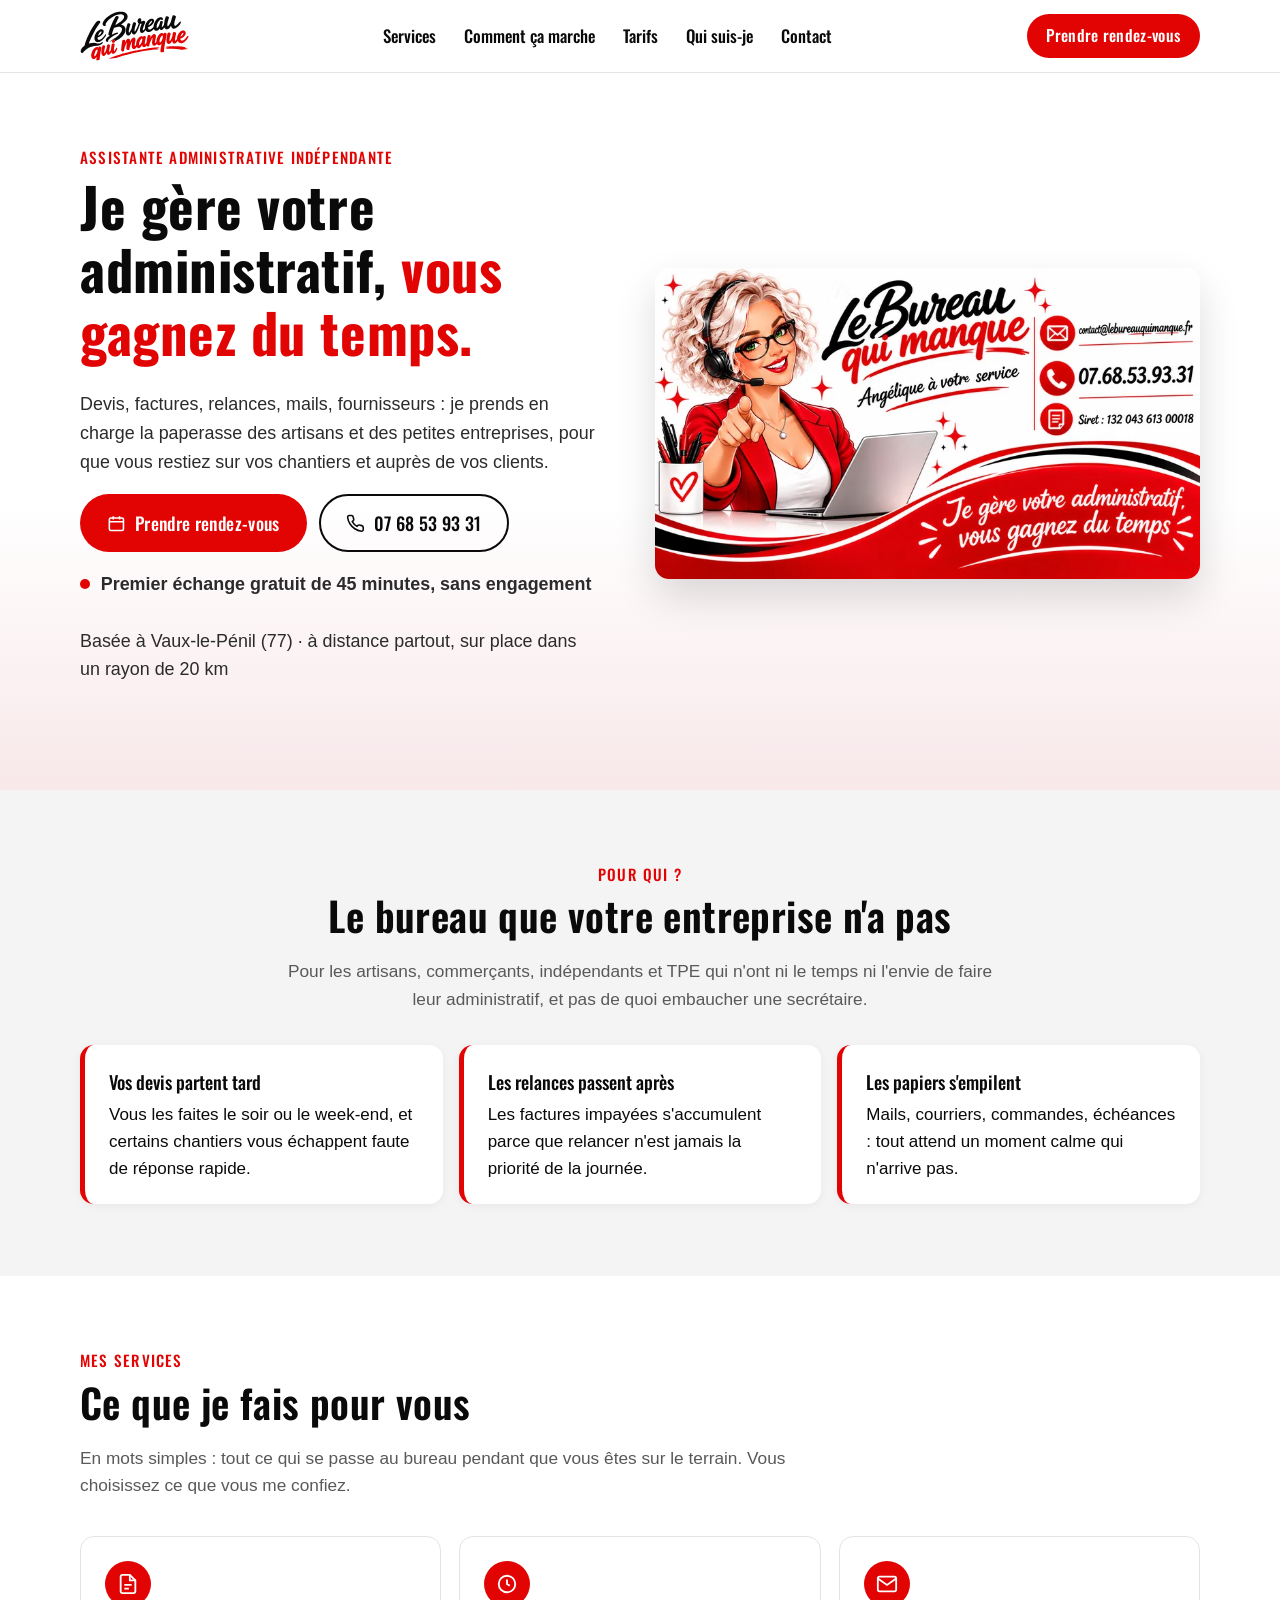
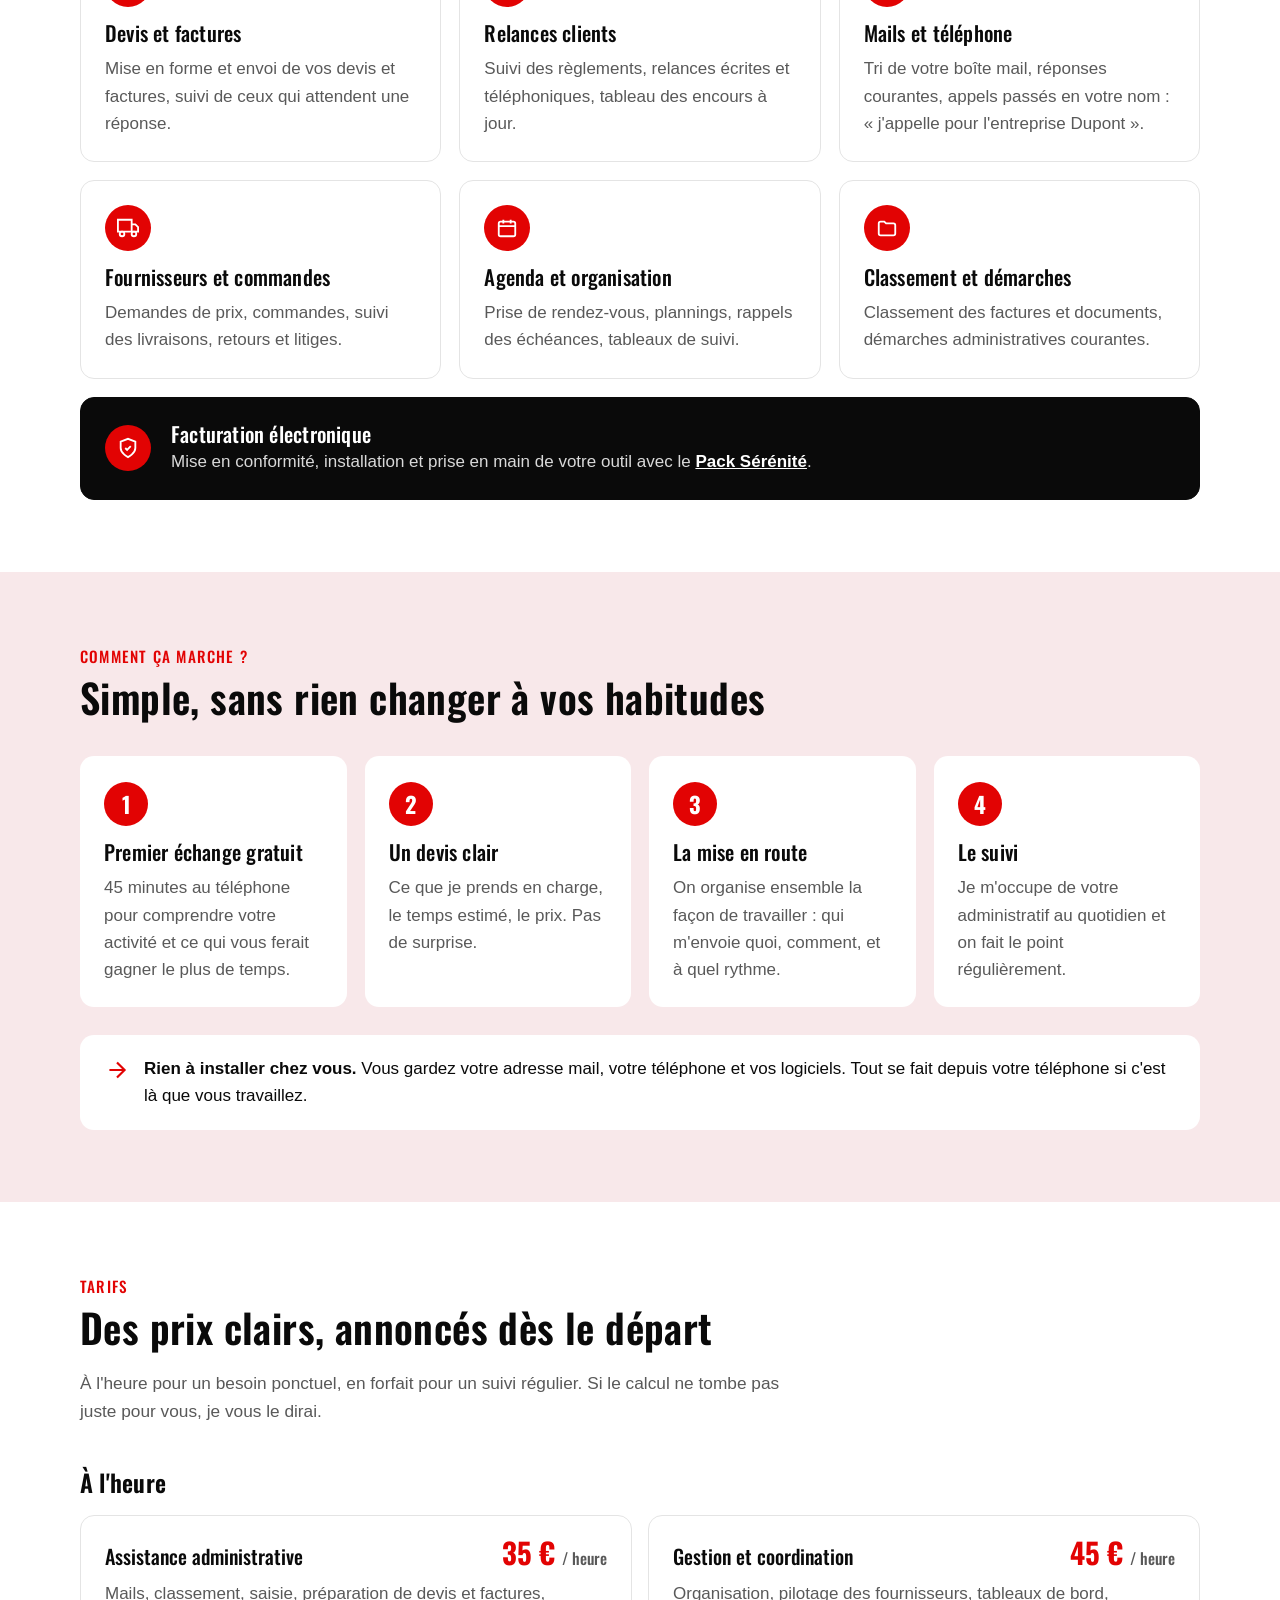
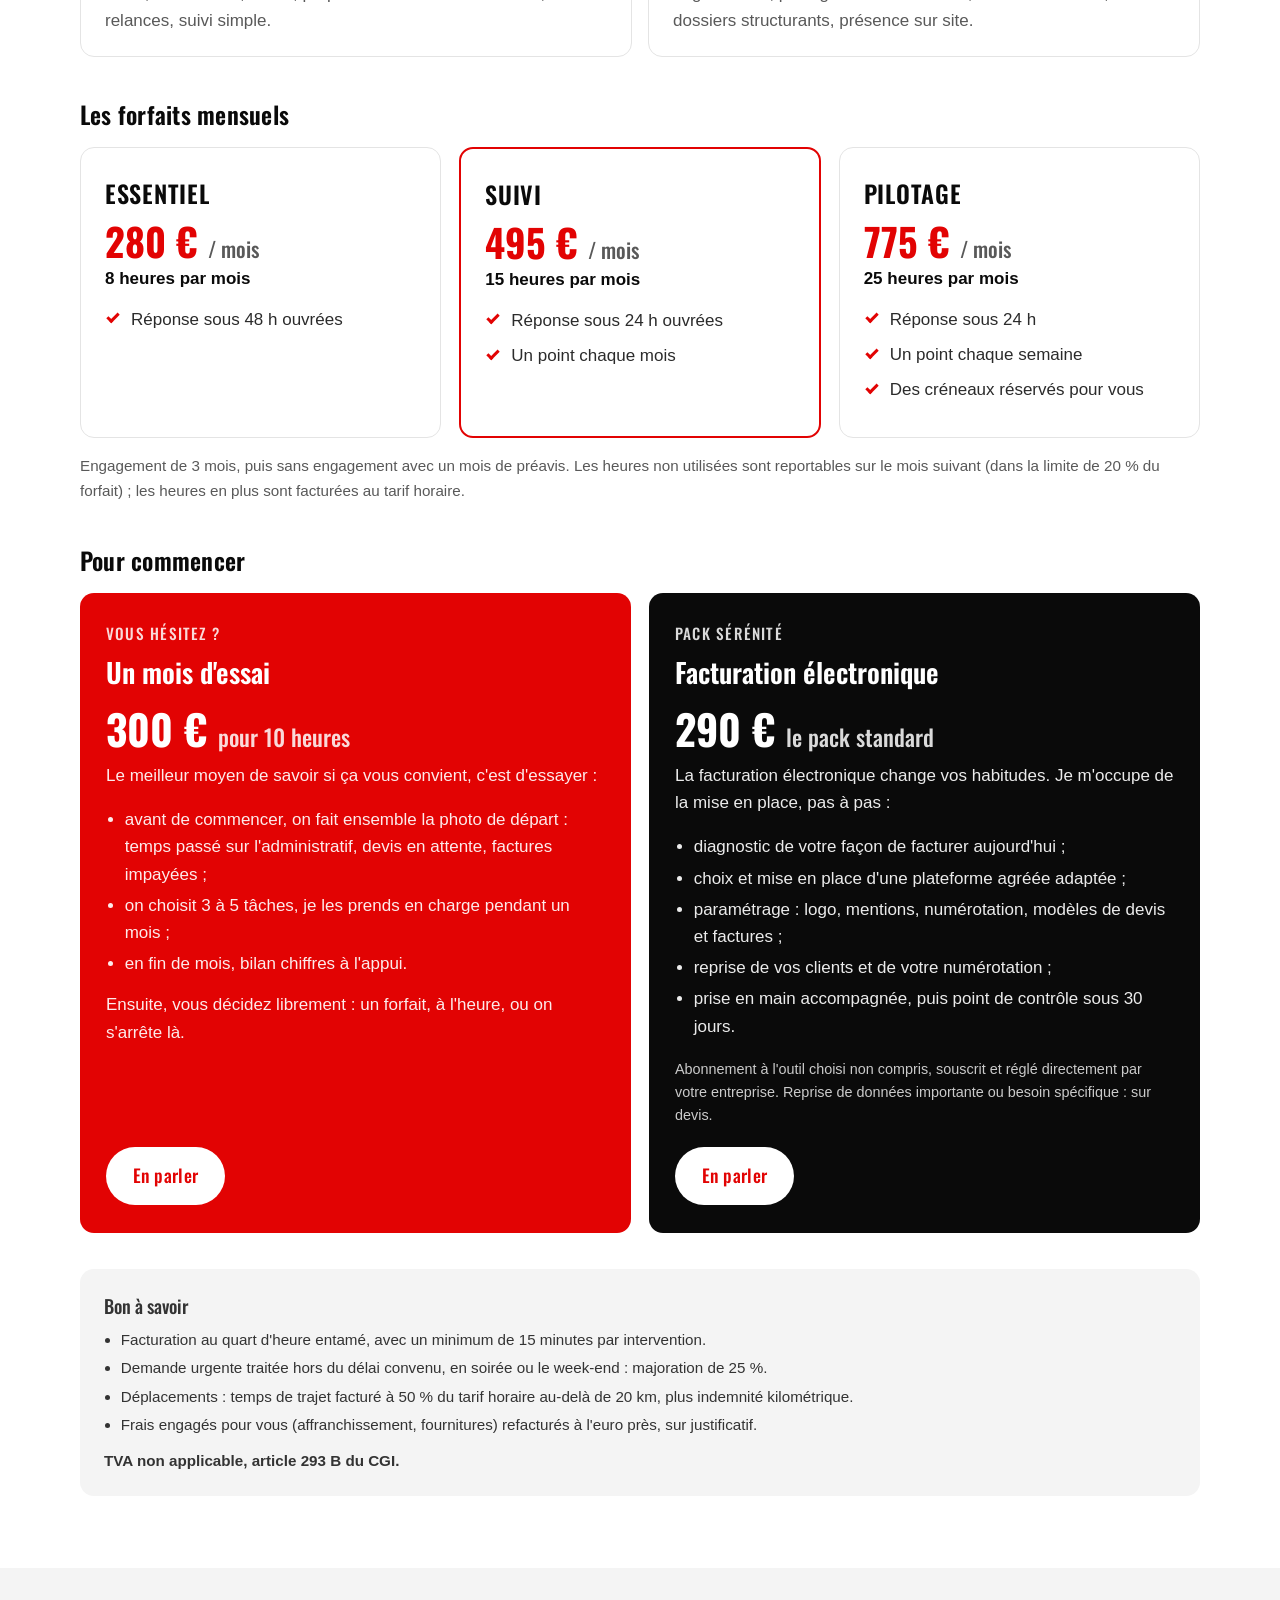
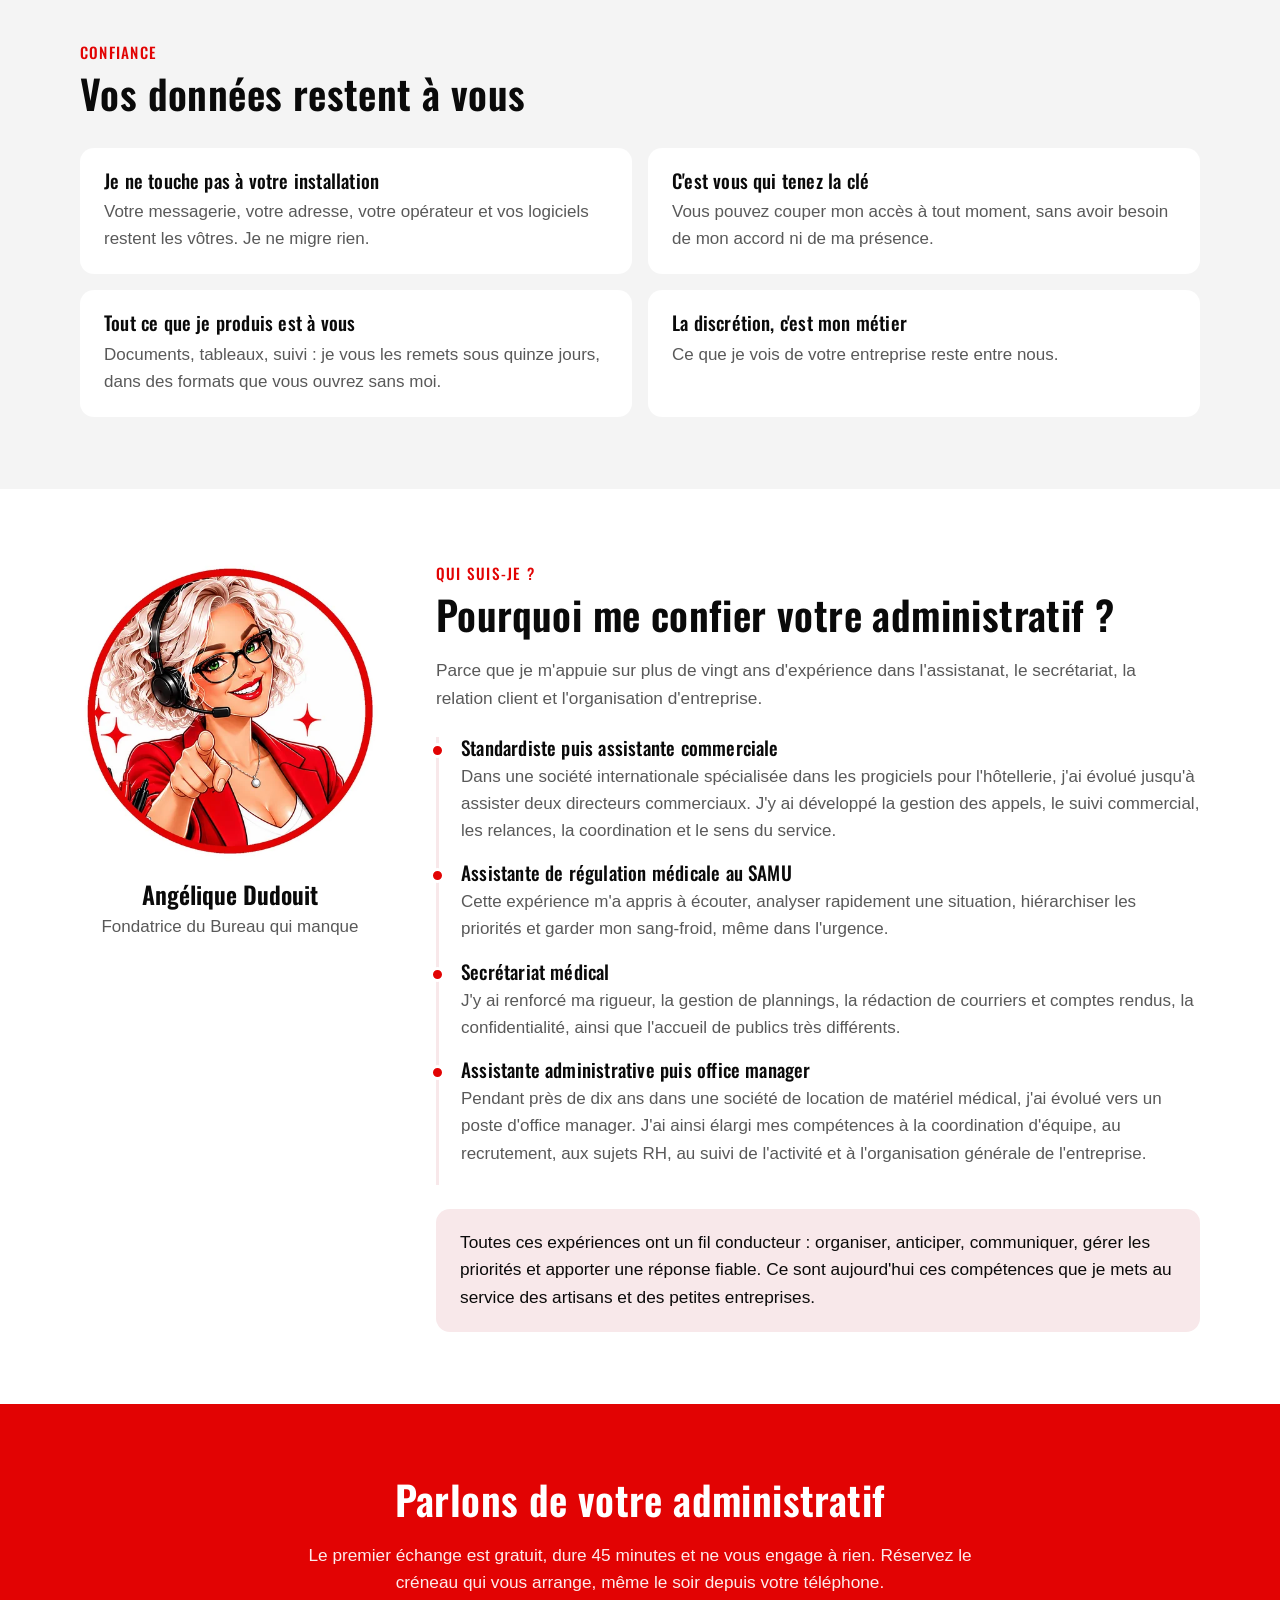
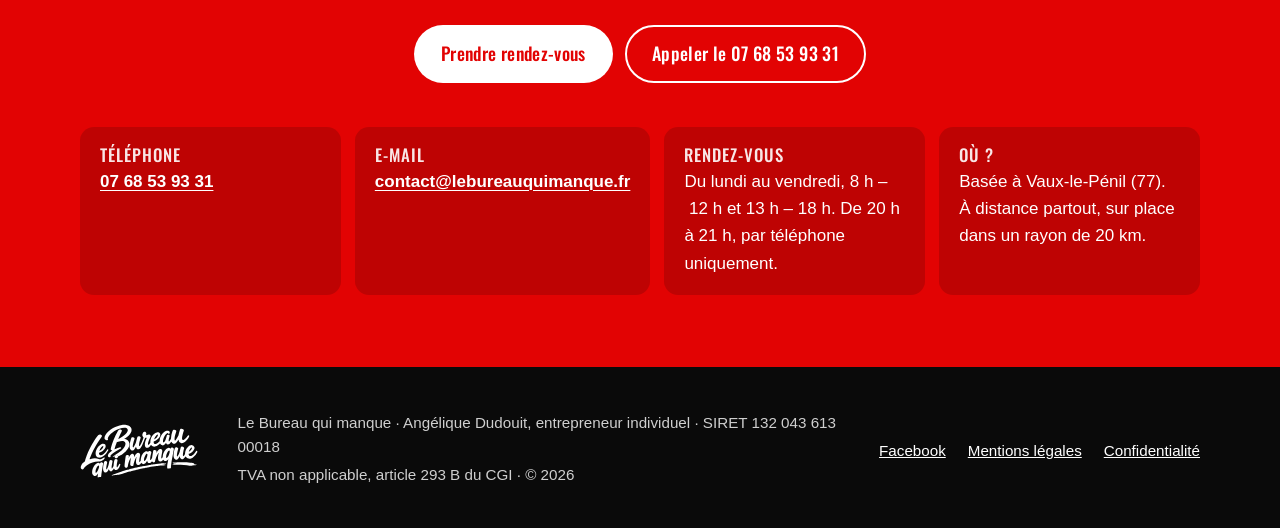
==== index.html @ 018d725f "Add files via upload" ====
<!DOCTYPE html>
<html lang="fr">
<head>
  <meta charset="utf-8">
  <meta name="viewport" content="width=device-width, initial-scale=1">
  <title>Le Bureau qui manque | Assistante administrative pour artisans et TPE, Vaux-le-Pénil (77)</title>
  <meta name="description" content="Devis, factures, relances, mails, fournisseurs : Angélique gère l'administratif des artisans et des petites entreprises, à distance ou sur place autour de Vaux-le-Pénil (77). Premier échange gratuit de 45 minutes.">
  <link rel="canonical" href="https://lebureauquimanque.fr/">
  <meta name="theme-color" content="#E20303">
  <meta name="format-detection" content="telephone=no">

  <meta property="og:type" content="website">
  <meta property="og:locale" content="fr_FR">
  <meta property="og:site_name" content="Le Bureau qui manque">
  <meta property="og:title" content="Le Bureau qui manque | Je gère votre administratif, vous gagnez du temps">
  <meta property="og:description" content="Assistante administrative indépendante pour artisans et petites entreprises, basée à Vaux-le-Pénil (77). Premier échange gratuit de 45 minutes.">
  <meta property="og:url" content="https://lebureauquimanque.fr/">
  <meta property="og:image" content="https://lebureauquimanque.fr/assets/apercu-partage.jpg">
  <meta property="og:image:width" content="1200">
  <meta property="og:image:height" content="630">
  <meta name="twitter:card" content="summary_large_image">

  <link rel="icon" href="favicon.ico" sizes="any">
  <link rel="icon" type="image/png" sizes="32x32" href="assets/favicon-32.png">
  <link rel="apple-touch-icon" href="assets/apple-touch-icon.png">
  <link rel="preload" href="assets/fonts/oswald-600.woff2" as="font" type="font/woff2" crossorigin>
  <link rel="stylesheet" href="assets/style.css">

  <script type="application/ld+json">
  {
    "@context": "https://schema.org",
    "@type": "ProfessionalService",
    "name": "Le Bureau qui manque",
    "description": "Assistante administrative indépendante pour artisans et petites entreprises.",
    "url": "https://lebureauquimanque.fr/",
    "logo": "https://lebureauquimanque.fr/assets/logo.svg",
    "image": "https://lebureauquimanque.fr/assets/apercu-partage.jpg",
    "telephone": "+33768539331",
    "email": "contact@lebureauquimanque.fr",
    "founder": { "@type": "Person", "name": "Angélique Dudouit" },
    "address": { "@type": "PostalAddress", "addressLocality": "Vaux-le-Pénil", "postalCode": "77000", "addressRegion": "Seine-et-Marne", "addressCountry": "FR" },
    "areaServed": { "@type": "AdministrativeArea", "name": "Seine-et-Marne" },
    "sameAs": ["https://www.facebook.com/lebureauquimanque"]
  }
  </script>
</head>
<body>
  <a class="lien-evitement" href="#contenu">Aller au contenu</a>

  <header class="entete">
    <div class="conteneur">
      <a class="entete__logo" href="./" aria-label="Le Bureau qui manque, accueil">
        <img src="assets/logo.svg" alt="Le Bureau qui manque" width="107" height="49">
      </a>
      <nav aria-label="Navigation principale">
        <a href="#services">Services</a>
        <a href="#methode">Comment ça marche</a>
        <a href="#tarifs">Tarifs</a>
        <a href="#apropos">Qui suis-je</a>
        <a href="#contact">Contact</a>
      </nav>
      <a class="bouton bouton--rouge" href="https://bookings.cloud.microsoft/book/Rendezvous@lebureauquimanque.fr/" target="_blank" rel="noopener">Prendre rendez-vous</a>
    </div>
  </header>

  <main id="contenu">

    <!-- ========== Accueil ========== -->
    <section class="accueil">
      <div class="conteneur">
        <div class="accueil__texte">
          <span class="surtitre">Assistante administrative indépendante</span>
          <h1>Je gère votre administratif, <span class="rouge">vous gagnez du temps.</span></h1>
          <p>Devis, factures, relances, mails, fournisseurs : je prends en charge la paperasse des artisans et des petites entreprises, pour que vous restiez sur vos chantiers et auprès de vos clients.</p>
          <div class="boutons">
            <a class="bouton bouton--rouge" href="https://bookings.cloud.microsoft/book/Rendezvous@lebureauquimanque.fr/" target="_blank" rel="noopener">
              <svg viewBox="0 0 24 24" fill="none" stroke="currentColor" stroke-width="2" aria-hidden="true"><rect x="3" y="5" width="18" height="16" rx="2"/><path d="M3 10h18M8 3v4M16 3v4"/></svg>
              Prendre rendez-vous
            </a>
            <a class="bouton bouton--contour" href="tel:+33768539331">
              <svg viewBox="0 0 24 24" fill="none" stroke="currentColor" stroke-width="2" aria-hidden="true"><path d="M22 16.9v3a2 2 0 0 1-2.2 2 19.8 19.8 0 0 1-8.6-3.1 19.5 19.5 0 0 1-6-6A19.8 19.8 0 0 1 2.1 4.2 2 2 0 0 1 4.1 2h3a2 2 0 0 1 2 1.7c.1.9.4 1.8.7 2.7a2 2 0 0 1-.5 2.1L8 9.8a16 16 0 0 0 6 6l1.3-1.3a2 2 0 0 1 2.1-.4c.9.3 1.8.6 2.7.7a2 2 0 0 1 1.7 2z"/></svg>
              07 68 53 93 31
            </a>
          </div>
          <p class="accueil__offert">Premier échange gratuit de 45 minutes, sans engagement</p>
          <p class="accueil__lieu">Basée à Vaux-le-Pénil (77) · à distance partout, sur place dans un rayon de 20 km</p>
        </div>
        <div class="accueil__visuel">
          <picture>
            <source type="image/webp" srcset="assets/banniere-800.webp 800w, assets/banniere-1400.webp 1400w" sizes="(min-width: 900px) 560px, 100vw">
            <img src="assets/banniere-1400.jpg" srcset="assets/banniere-800.jpg 800w, assets/banniere-1400.jpg 1400w" sizes="(min-width: 900px) 560px, 100vw" width="1400" height="800" alt="Illustration d'Angélique, casque sur les oreilles, devant son ordinateur : Le Bureau qui manque, Angélique à votre service.">
          </picture>
        </div>
      </div>
    </section>

    <!-- ========== Pour qui ========== -->
    <section class="section section--gris" aria-labelledby="titre-pourqui">
      <div class="conteneur centre">
        <span class="surtitre">Pour qui ?</span>
        <h2 id="titre-pourqui">Le bureau que votre entreprise n'a pas</h2>
        <p class="intro">Pour les artisans, commerçants, indépendants et TPE qui n'ont ni le temps ni l'envie de faire leur administratif, et pas de quoi embaucher une secrétaire.</p>
        <div class="douleurs" style="text-align:left">
          <div class="douleur"><p><strong>Vos devis partent tard</strong>Vous les faites le soir ou le week-end, et certains chantiers vous échappent faute de réponse rapide.</p></div>
          <div class="douleur"><p><strong>Les relances passent après</strong>Les factures impayées s'accumulent parce que relancer n'est jamais la priorité de la journée.</p></div>
          <div class="douleur"><p><strong>Les papiers s'empilent</strong>Mails, courriers, commandes, échéances : tout attend un moment calme qui n'arrive pas.</p></div>
        </div>
      </div>
    </section>

    <!-- ========== Services ========== -->
    <section class="section" id="services" aria-labelledby="titre-services">
      <div class="conteneur">
        <span class="surtitre">Mes services</span>
        <h2 id="titre-services">Ce que je fais pour vous</h2>
        <p class="intro">En mots simples : tout ce qui se passe au bureau pendant que vous êtes sur le terrain. Vous choisissez ce que vous me confiez.</p>
        <div class="services">
          <article class="service">
            <div class="service__icone"><svg viewBox="0 0 24 24" fill="none" stroke="currentColor" stroke-width="2" aria-hidden="true"><path d="M14 2H6a2 2 0 0 0-2 2v16a2 2 0 0 0 2 2h12a2 2 0 0 0 2-2V8z"/><path d="M14 2v6h6M8 13h8M8 17h5"/></svg></div>
            <h3>Devis et factures</h3>
            <p>Mise en forme et envoi de vos devis et factures, suivi de ceux qui attendent une réponse.</p>
          </article>
          <article class="service">
            <div class="service__icone"><svg viewBox="0 0 24 24" fill="none" stroke="currentColor" stroke-width="2" aria-hidden="true"><circle cx="12" cy="12" r="9"/><path d="M12 7v5l3 2"/></svg></div>
            <h3>Relances clients</h3>
            <p>Suivi des règlements, relances écrites et téléphoniques, tableau des encours à jour.</p>
          </article>
          <article class="service">
            <div class="service__icone"><svg viewBox="0 0 24 24" fill="none" stroke="currentColor" stroke-width="2" aria-hidden="true"><rect x="2" y="4" width="20" height="16" rx="2"/><path d="m22 6-10 7L2 6"/></svg></div>
            <h3>Mails et téléphone</h3>
            <p>Tri de votre boîte mail, réponses courantes, appels passés en votre nom : « j'appelle pour l'entreprise Dupont ».</p>
          </article>
          <article class="service">
            <div class="service__icone"><svg viewBox="0 0 24 24" fill="none" stroke="currentColor" stroke-width="2" aria-hidden="true"><path d="M1 3h15v13H1zM16 8h4l3 3v5h-7z"/><circle cx="5.5" cy="18.5" r="2.5"/><circle cx="18.5" cy="18.5" r="2.5"/></svg></div>
            <h3>Fournisseurs et commandes</h3>
            <p>Demandes de prix, commandes, suivi des livraisons, retours et litiges.</p>
          </article>
          <article class="service">
            <div class="service__icone"><svg viewBox="0 0 24 24" fill="none" stroke="currentColor" stroke-width="2" aria-hidden="true"><rect x="3" y="5" width="18" height="16" rx="2"/><path d="M3 10h18M8 3v4M16 3v4"/></svg></div>
            <h3>Agenda et organisation</h3>
            <p>Prise de rendez-vous, plannings, rappels des échéances, tableaux de suivi.</p>
          </article>
          <article class="service">
            <div class="service__icone"><svg viewBox="0 0 24 24" fill="none" stroke="currentColor" stroke-width="2" aria-hidden="true"><path d="M3 7a2 2 0 0 1 2-2h4l2 2h8a2 2 0 0 1 2 2v9a2 2 0 0 1-2 2H5a2 2 0 0 1-2-2z"/></svg></div>
            <h3>Classement et démarches</h3>
            <p>Classement des factures et documents, démarches administratives courantes.</p>
          </article>
          <article class="service service--accent">
            <div class="service__icone"><svg viewBox="0 0 24 24" fill="none" stroke="currentColor" stroke-width="2" aria-hidden="true"><path d="M12 22s8-4 8-10V5l-8-3-8 3v7c0 6 8 10 8 10z"/><path d="m9 12 2 2 4-4"/></svg></div>
            <h3>Facturation électronique</h3>
            <p>Mise en conformité, installation et prise en main de votre outil avec le <a href="#pack">Pack Sérénité</a>.</p>
          </article>
        </div>
      </div>
    </section>

    <!-- ========== Méthode ========== -->
    <section class="section section--rose" id="methode" aria-labelledby="titre-methode">
      <div class="conteneur">
        <span class="surtitre">Comment ça marche ?</span>
        <h2 id="titre-methode">Simple, sans rien changer à vos habitudes</h2>
        <ol class="etapes">
          <li class="etape"><h3>Premier échange gratuit</h3><p>45 minutes au téléphone pour comprendre votre activité et ce qui vous ferait gagner le plus de temps.</p></li>
          <li class="etape"><h3>Un devis clair</h3><p>Ce que je prends en charge, le temps estimé, le prix. Pas de surprise.</p></li>
          <li class="etape"><h3>La mise en route</h3><p>On organise ensemble la façon de travailler : qui m'envoie quoi, comment, et à quel rythme.</p></li>
          <li class="etape"><h3>Le suivi</h3><p>Je m'occupe de votre administratif au quotidien et on fait le point régulièrement.</p></li>
        </ol>
        <div class="encadre">
          <svg viewBox="0 0 24 24" fill="none" stroke="currentColor" stroke-width="2" aria-hidden="true"><path d="M5 12h14M12 5l7 7-7 7"/></svg>
          <p><strong>Rien à installer chez vous.</strong> Vous gardez votre adresse mail, votre téléphone et vos logiciels. Tout se fait depuis votre téléphone si c'est là que vous travaillez.</p>
        </div>
      </div>
    </section>

    <!-- ========== Tarifs ========== -->
    <section class="section" id="tarifs" aria-labelledby="titre-tarifs">
      <div class="conteneur">
        <span class="surtitre">Tarifs</span>
        <h2 id="titre-tarifs">Des prix clairs, annoncés dès le départ</h2>
        <p class="intro">À l'heure pour un besoin ponctuel, en forfait pour un suivi régulier. Si le calcul ne tombe pas juste pour vous, je vous le dirai.</p>

        <div class="tarifs-bloc">
          <h3>À l'heure</h3>
          <div class="taux">
            <div class="taux__carte">
              <header><h4>Assistance administrative</h4><span class="prix">35 € <small>/ heure</small></span></header>
              <p>Mails, classement, saisie, préparation de devis et factures, relances, suivi simple.</p>
            </div>
            <div class="taux__carte">
              <header><h4>Gestion et coordination</h4><span class="prix">45 € <small>/ heure</small></span></header>
              <p>Organisation, pilotage des fournisseurs, tableaux de bord, dossiers structurants, présence sur site.</p>
            </div>
          </div>
        </div>

        <div class="tarifs-bloc">
          <h3>Les forfaits mensuels</h3>
          <div class="forfaits">
            <article class="forfait">
              <h4>Essentiel</h4>
              <span class="prix">280 € <small>/ mois</small></span>
              <p class="forfait__volume">8 heures par mois</p>
              <ul><li>Réponse sous 48 h ouvrées</li></ul>
            </article>
            <article class="forfait forfait--milieu">
              <h4>Suivi</h4>
              <span class="prix">495 € <small>/ mois</small></span>
              <p class="forfait__volume">15 heures par mois</p>
              <ul><li>Réponse sous 24 h ouvrées</li><li>Un point chaque mois</li></ul>
            </article>
            <article class="forfait">
              <h4>Pilotage</h4>
              <span class="prix">775 € <small>/ mois</small></span>
              <p class="forfait__volume">25 heures par mois</p>
              <ul><li>Réponse sous 24 h</li><li>Un point chaque semaine</li><li>Des créneaux réservés pour vous</li></ul>
            </article>
          </div>
          <p class="forfaits__regles">Engagement de 3 mois, puis sans engagement avec un mois de préavis. Les heures non utilisées sont reportables sur le mois suivant (dans la limite de 20 % du forfait) ; les heures en plus sont facturées au tarif horaire.</p>
        </div>

        <div class="tarifs-bloc">
          <h3>Pour commencer</h3>
          <div class="offres">
            <article class="offre offre--essai">
              <span class="surtitre">Vous hésitez ?</span>
              <h4>Un mois d'essai</h4>
              <span class="prix">300 € <small>pour 10 heures</small></span>
              <div class="offre__contenu">
                <p>Le meilleur moyen de savoir si ça vous convient, c'est d'essayer :</p>
                <ul>
                  <li>avant de commencer, on fait ensemble la photo de départ : temps passé sur l'administratif, devis en attente, factures impayées ;</li>
                  <li>on choisit 3 à 5 tâches, je les prends en charge pendant un mois ;</li>
                  <li>en fin de mois, bilan chiffres à l'appui.</li>
                </ul>
                <p>Ensuite, vous décidez librement : un forfait, à l'heure, ou on s'arrête là.</p>
              </div>
              <a class="bouton bouton--blanc" href="https://bookings.cloud.microsoft/book/Rendezvous@lebureauquimanque.fr/" target="_blank" rel="noopener">En parler</a>
            </article>
            <article class="offre offre--pack" id="pack">
              <span class="surtitre">Pack Sérénité</span>
              <h4>Facturation électronique</h4>
              <span class="prix">290 € <small>le pack standard</small></span>
              <p>La facturation électronique change vos habitudes. Je m'occupe de la mise en place, pas à pas :</p>
              <ul>
                <li>diagnostic de votre façon de facturer aujourd'hui ;</li>
                <li>choix et mise en place d'une plateforme agréée adaptée ;</li>
                <li>paramétrage : logo, mentions, numérotation, modèles de devis et factures ;</li>
                <li>reprise de vos clients et de votre numérotation ;</li>
                <li>prise en main accompagnée, puis point de contrôle sous 30 jours.</li>
              </ul>
              <p class="offre__note offre__contenu">Abonnement à l'outil choisi non compris, souscrit et réglé directement par votre entreprise. Reprise de données importante ou besoin spécifique : sur devis.</p>
              <a class="bouton bouton--blanc" href="https://bookings.cloud.microsoft/book/Rendezvous@lebureauquimanque.fr/" target="_blank" rel="noopener">En parler</a>
            </article>
          </div>
        </div>

        <div class="conditions">
          <h4>Bon à savoir</h4>
          <ul>
            <li>Facturation au quart d'heure entamé, avec un minimum de 15 minutes par intervention.</li>
            <li>Demande urgente traitée hors du délai convenu, en soirée ou le week-end : majoration de 25 %.</li>
            <li>Déplacements : temps de trajet facturé à 50 % du tarif horaire au-delà de 20 km, plus indemnité kilométrique.</li>
            <li>Frais engagés pour vous (affranchissement, fournitures) refacturés à l'euro près, sur justificatif.</li>
          </ul>
          <p class="tva">TVA non applicable, article 293 B du CGI.</p>
        </div>
      </div>
    </section>

    <!-- ========== Vos données ========== -->
    <section class="section section--gris" aria-labelledby="titre-donnees">
      <div class="conteneur">
        <span class="surtitre">Confiance</span>
        <h2 id="titre-donnees">Vos données restent à vous</h2>
        <div class="engagements">
          <div class="engagement"><h3>Je ne touche pas à votre installation</h3><p>Votre messagerie, votre adresse, votre opérateur et vos logiciels restent les vôtres. Je ne migre rien.</p></div>
          <div class="engagement"><h3>C'est vous qui tenez la clé</h3><p>Vous pouvez couper mon accès à tout moment, sans avoir besoin de mon accord ni de ma présence.</p></div>
          <div class="engagement"><h3>Tout ce que je produis est à vous</h3><p>Documents, tableaux, suivi : je vous les remets sous quinze jours, dans des formats que vous ouvrez sans moi.</p></div>
          <div class="engagement"><h3>La discrétion, c'est mon métier</h3><p>Ce que je vois de votre entreprise reste entre nous.</p></div>
        </div>
      </div>
    </section>

    <!-- ========== À propos ========== -->
    <section class="section" id="apropos" aria-labelledby="titre-apropos">
      <div class="conteneur apropos">
        <div class="apropos__portrait">
          <picture>
            <source type="image/webp" srcset="assets/angelique.webp">
            <img src="assets/angelique.jpg" width="480" height="480" alt="Illustration d'Angélique avec son casque téléphonique">
          </picture>
          <p class="apropos__nom">Angélique Dudouit</p>
          <p class="apropos__role">Fondatrice du Bureau qui manque</p>
        </div>
        <div>
          <span class="surtitre">Qui suis-je ?</span>
          <h2 id="titre-apropos">Pourquoi me confier votre administratif ?</h2>
          <p class="intro">Parce que je m'appuie sur plus de vingt ans d'expérience dans l'assistanat, le secrétariat, la relation client et l'organisation d'entreprise.</p>
          <ol class="parcours">
            <li><h3>Standardiste puis assistante commerciale</h3><p>Dans une société internationale spécialisée dans les progiciels pour l'hôtellerie, j'ai évolué jusqu'à assister deux directeurs commerciaux. J'y ai développé la gestion des appels, le suivi commercial, les relances, la coordination et le sens du service.</p></li>
            <li><h3>Assistante de régulation médicale au SAMU</h3><p>Cette expérience m'a appris à écouter, analyser rapidement une situation, hiérarchiser les priorités et garder mon sang-froid, même dans l'urgence.</p></li>
            <li><h3>Secrétariat médical</h3><p>J'y ai renforcé ma rigueur, la gestion de plannings, la rédaction de courriers et comptes rendus, la confidentialité, ainsi que l'accueil de publics très différents.</p></li>
            <li><h3>Assistante administrative puis office manager</h3><p>Pendant près de dix ans dans une société de location de matériel médical, j'ai évolué vers un poste d'office manager. J'ai ainsi élargi mes compétences à la coordination d'équipe, au recrutement, aux sujets RH, au suivi de l'activité et à l'organisation générale de l'entreprise.</p></li>
          </ol>
          <div class="fil-conducteur">
            <p>Toutes ces expériences ont un fil conducteur : organiser, anticiper, communiquer, gérer les priorités et apporter une réponse fiable. Ce sont aujourd'hui ces compétences que je mets au service des artisans et des petites entreprises.</p>
          </div>
        </div>
      </div>
    </section>

    <!-- ========== Contact ========== -->
    <section class="section contact" id="contact" aria-labelledby="titre-contact">
      <div class="conteneur centre">
        <h2 id="titre-contact">Parlons de votre administratif</h2>
        <p class="intro">Le premier échange est gratuit, dure 45 minutes et ne vous engage à rien. Réservez le créneau qui vous arrange, même le soir depuis votre téléphone.</p>
        <div class="boutons">
          <a class="bouton bouton--blanc" href="https://bookings.cloud.microsoft/book/Rendezvous@lebureauquimanque.fr/" target="_blank" rel="noopener">Prendre rendez-vous</a>
          <a class="bouton bouton--contour-blanc" href="tel:+33768539331">Appeler le 07 68 53 93 31</a>
        </div>
        <div class="coordonnees" style="text-align:left">
          <div class="coordonnee"><h3>Téléphone</h3><p><a href="tel:+33768539331">07 68 53 93 31</a></p></div>
          <div class="coordonnee"><h3>E-mail</h3><p><a href="mailto:contact@lebureauquimanque.fr">contact@lebureauquimanque.fr</a></p></div>
          <div class="coordonnee"><h3>Rendez-vous</h3><p>Du lundi au vendredi, 8&nbsp;h&nbsp;–&nbsp;12&nbsp;h et 13&nbsp;h&nbsp;–&nbsp;18&nbsp;h. De 20&nbsp;h à 21&nbsp;h, par téléphone uniquement.</p></div>
          <div class="coordonnee"><h3>Où ?</h3><p>Basée à Vaux-le-Pénil (77). À distance partout, sur place dans un rayon de 20 km.</p></div>
        </div>
      </div>
    </section>
  </main>

  <footer class="pied">
    <div class="conteneur">
      <img src="assets/logo-blanc.svg" alt="Le Bureau qui manque" width="118" height="54">
      <div>
        <p>Le Bureau qui manque · Angélique Dudouit, entrepreneur individuel · SIRET 132 043 613 00018</p>
        <p>TVA non applicable, article 293 B du CGI · © 2026</p>
      </div>
      <div class="pied__liens">
        <a href="https://www.facebook.com/lebureauquimanque" target="_blank" rel="noopener">Facebook</a>
        <a href="mentions-legales.html">Mentions légales</a>
        <a href="mentions-legales.html#confidentialite">Confidentialité</a>
      </div>
    </div>
  </footer>

  <div class="flottant">
    <a class="noir" href="tel:+33768539331" aria-label="Appeler le 07 68 53 93 31">
      <svg viewBox="0 0 24 24" fill="none" stroke="currentColor" stroke-width="2" aria-hidden="true"><path d="M22 16.9v3a2 2 0 0 1-2.2 2 19.8 19.8 0 0 1-8.6-3.1 19.5 19.5 0 0 1-6-6A19.8 19.8 0 0 1 2.1 4.2 2 2 0 0 1 4.1 2h3a2 2 0 0 1 2 1.7c.1.9.4 1.8.7 2.7a2 2 0 0 1-.5 2.1L8 9.8a16 16 0 0 0 6 6l1.3-1.3a2 2 0 0 1 2.1-.4c.9.3 1.8.6 2.7.7a2 2 0 0 1 1.7 2z"/></svg>
    </a>
  </div>
</body>
</html>
---- assets/style.css ----
/* Le Bureau qui manque — feuille de style unique
   Couleurs de la charte : rouge #E20303, noir #0A0A0A, gris #595959,
   gris clair #F4F4F4, rose très clair #F8E8EA, blanc. */

@font-face { font-family: "Oswald"; font-weight: 500; font-display: swap; src: url("fonts/oswald-500.woff2") format("woff2"); }
@font-face { font-family: "Oswald"; font-weight: 600; font-display: swap; src: url("fonts/oswald-600.woff2") format("woff2"); }
@font-face { font-family: "Oswald"; font-weight: 700; font-display: swap; src: url("fonts/oswald-700.woff2") format("woff2"); }

:root {
  --rouge: #E20303;
  --rouge-fonce: #B80202;
  --noir: #0A0A0A;
  --gris: #595959;
  --gris-clair: #F4F4F4;
  --rose: #F8E8EA;
  --blanc: #FFFFFF;
  --bord: #E4E4E4;
  --titre: "Oswald", "Arial Narrow", Arial, sans-serif;
  --texte: Arial, "Helvetica Neue", Helvetica, sans-serif;
  --largeur: 1120px;
  --rayon: 14px;
}

*, *::before, *::after { box-sizing: border-box; }
html { scroll-behavior: smooth; scroll-padding-top: 84px; }
@media (prefers-reduced-motion: reduce) { html { scroll-behavior: auto; } }

body {
  margin: 0;
  font-family: var(--texte);
  font-size: 17px;
  line-height: 1.6;
  color: var(--noir);
  background: var(--blanc);
  -webkit-text-size-adjust: 100%;
}

img { max-width: 100%; height: auto; display: block; }
a { color: var(--rouge); }
a:hover { color: var(--rouge-fonce); }
:focus-visible { outline: 3px solid var(--noir); outline-offset: 3px; }

h1, h2, h3 { font-family: var(--titre); font-weight: 600; line-height: 1.15; margin: 0 0 .5em; letter-spacing: .01em; }
h1 { font-size: clamp(2.1rem, 5.2vw, 3.4rem); font-weight: 700; }
h2 { font-size: clamp(1.75rem, 3.6vw, 2.5rem); }
h3 { font-size: 1.3rem; font-weight: 500; }
p { margin: 0 0 1em; }

.conteneur { width: min(100% - 40px, var(--largeur)); margin-inline: auto; }
.section { padding: 72px 0; }
.section--gris { background: var(--gris-clair); }
.section--rose { background: var(--rose); }
.surtitre {
  font-family: var(--titre); font-weight: 500; text-transform: uppercase; letter-spacing: .08em;
  color: var(--rouge); font-size: .95rem; margin-bottom: .4em; display: block;
}
.intro { color: var(--gris); font-size: 1.08rem; max-width: 720px; }
.centre { text-align: center; }
.centre .intro { margin-inline: auto; }

.lien-evitement { position: absolute; left: -9999px; }
.lien-evitement:focus { left: 12px; top: 12px; background: var(--blanc); padding: 8px 14px; z-index: 100; }

/* ---------- Boutons ---------- */
.bouton {
  display: inline-flex; align-items: center; justify-content: center; gap: .5em;
  font-family: var(--titre); font-weight: 500; font-size: 1.12rem; letter-spacing: .02em;
  padding: .7em 1.4em; border-radius: 999px; text-decoration: none; border: 2px solid transparent;
  transition: background-color .15s, color .15s, border-color .15s;
  min-height: 48px;
}
.bouton--rouge { background: var(--rouge); color: var(--blanc); }
.bouton--rouge:hover { background: var(--rouge-fonce); color: var(--blanc); }
.bouton--contour { border-color: var(--noir); color: var(--noir); background: transparent; }
.bouton--contour:hover { background: var(--noir); color: var(--blanc); }
.bouton--blanc { background: var(--blanc); color: var(--rouge); }
.bouton--blanc:hover { background: var(--noir); color: var(--blanc); }
.bouton--contour-blanc { border-color: var(--blanc); color: var(--blanc); }
.bouton--contour-blanc:hover { background: var(--blanc); color: var(--rouge); }
.bouton svg { width: 1.05em; height: 1.05em; flex: none; }
.boutons { display: flex; flex-wrap: wrap; gap: 12px; }

/* ---------- En-tête ---------- */
.entete {
  position: sticky; top: 0; z-index: 50; background: rgba(255,255,255,.96);
  border-bottom: 1px solid var(--bord); backdrop-filter: saturate(1.2) blur(6px);
}
.entete .conteneur { display: flex; align-items: center; justify-content: space-between; gap: 16px; height: 72px; }
.entete__logo img { height: 50px; width: auto; }
.entete nav { display: none; }
.entete nav a { font-family: var(--titre); font-weight: 500; color: var(--noir); text-decoration: none; font-size: 1.05rem; }
.entete nav a:hover { color: var(--rouge); }
.entete .bouton { padding: .45em 1.1em; font-size: 1rem; min-height: 44px; }
@media (min-width: 900px) {
  .entete nav { display: flex; gap: 28px; }
}

/* ---------- Accueil ---------- */
.accueil { padding: 48px 0 64px; background: linear-gradient(180deg, var(--blanc) 0%, var(--blanc) 60%, var(--rose) 100%); }
.accueil .conteneur { display: grid; gap: 36px; align-items: center; }
.accueil h1 .rouge { color: var(--rouge); }
.accueil__texte p { font-size: 1.12rem; color: #2b2b2b; max-width: 560px; }
.accueil__offert {
  display: inline-flex; align-items: center; gap: .6em; margin-top: 18px;
  font-weight: bold; color: var(--noir);
}
.accueil__offert::before { content: ""; width: 10px; height: 10px; border-radius: 50%; background: var(--rouge); flex: none; }
.accueil__visuel img { border-radius: var(--rayon); box-shadow: 0 18px 40px rgba(10,10,10,.14); width: 100%; }
.accueil__lieu { color: var(--gris); font-size: .98rem; margin-top: 10px; }
@media (min-width: 900px) {
  .accueil { padding: 72px 0 88px; }
  .accueil .conteneur { grid-template-columns: 1fr 1.05fr; gap: 56px; }
}

/* ---------- Pour qui ---------- */
.douleurs { display: grid; gap: 16px; margin-top: 32px; }
.douleur {
  background: var(--blanc); border-radius: var(--rayon); padding: 22px 24px; border-left: 5px solid var(--rouge);
  box-shadow: 0 2px 10px rgba(10,10,10,.05);
}
.douleur p { margin: 0; }
.douleur strong { font-family: var(--titre); font-weight: 500; font-size: 1.15rem; display: block; margin-bottom: 4px; }
@media (min-width: 760px) { .douleurs { grid-template-columns: repeat(3, 1fr); } }

/* ---------- Services ---------- */
.services { display: grid; gap: 18px; margin-top: 36px; }
.service {
  border: 1px solid var(--bord); border-radius: var(--rayon); padding: 24px; background: var(--blanc);
}
.service__icone {
  width: 46px; height: 46px; border-radius: 50%; background: var(--rouge); color: var(--blanc);
  display: grid; place-items: center; margin-bottom: 14px;
}
.service__icone svg { width: 22px; height: 22px; }
.service p { color: var(--gris); margin: 0; }
.service--accent { background: var(--noir); border-color: var(--noir); color: var(--blanc); }
.service--accent p { color: #d9d9d9; }
.service--accent a { color: var(--blanc); font-weight: bold; }
@media (min-width: 640px) {
  .services { grid-template-columns: repeat(2, 1fr); }
  .service--accent { grid-column: 1 / -1; display: grid; grid-template-columns: auto 1fr; column-gap: 20px; align-items: center; }
  .service--accent .service__icone { grid-row: span 2; margin-bottom: 0; }
  .service--accent h3 { margin-bottom: 2px; }
}
@media (min-width: 980px) { .services { grid-template-columns: repeat(3, 1fr); } }

/* ---------- Étapes ---------- */
.etapes { list-style: none; padding: 0; margin: 36px 0 0; display: grid; gap: 18px; counter-reset: etape; }
.etape { background: var(--blanc); border-radius: var(--rayon); padding: 26px 24px 24px; position: relative; counter-increment: etape; }
.etape::before {
  content: counter(etape); font-family: var(--titre); font-weight: 700; font-size: 1.4rem; color: var(--blanc);
  background: var(--rouge); width: 44px; height: 44px; border-radius: 50%; display: grid; place-items: center; margin-bottom: 14px;
}
.etape p { color: var(--gris); margin: 0; }
.encadre {
  margin-top: 28px; background: var(--blanc); border-radius: var(--rayon); padding: 20px 24px;
  display: flex; gap: 14px; align-items: flex-start;
}
.encadre p { margin: 0; }
.encadre svg { width: 26px; height: 26px; color: var(--rouge); flex: none; margin-top: 2px; }
@media (min-width: 760px) { .etapes { grid-template-columns: repeat(2, 1fr); } }
@media (min-width: 1040px) { .etapes { grid-template-columns: repeat(4, 1fr); } }

/* ---------- Tarifs ---------- */
.tarifs-bloc { margin-top: 44px; }
.tarifs-bloc > h3 { font-size: 1.5rem; font-weight: 600; margin-bottom: 18px; }
.taux { display: grid; gap: 16px; }
.taux__carte { border: 1px solid var(--bord); border-radius: var(--rayon); padding: 22px 24px; }
.taux__carte header { display: flex; flex-direction: column; gap: 6px; margin-bottom: 8px; }
@media (min-width: 1000px) { .taux__carte header { flex-direction: row; justify-content: space-between; align-items: baseline; } }
.taux__carte h4 { font-family: var(--titre); font-weight: 500; font-size: 1.25rem; margin: 0; }
.prix { font-family: var(--titre); font-weight: 700; color: var(--rouge); font-size: 1.8rem; line-height: 1; white-space: nowrap; }
.prix small { font-size: .55em; font-weight: 500; color: var(--gris); }
.taux__carte p { color: var(--gris); margin: 0; }
@media (min-width: 760px) { .taux { grid-template-columns: repeat(2, 1fr); } }

.forfaits { display: grid; gap: 18px; }
.forfait { border: 1px solid var(--bord); border-radius: var(--rayon); padding: 26px 24px; display: flex; flex-direction: column; background: var(--blanc); }
.forfait h4 { font-family: var(--titre); font-weight: 600; font-size: 1.5rem; margin: 0 0 4px; text-transform: uppercase; letter-spacing: .03em; }
.forfait .prix { font-size: 2.4rem; margin: 6px 0 4px; }
.forfait__volume { font-weight: bold; margin-bottom: 14px; }
.forfait ul { list-style: none; padding: 0; margin: 0; }
.forfait li { padding-left: 26px; position: relative; margin-bottom: 8px; color: #2b2b2b; }
.forfait li::before {
  content: ""; position: absolute; left: 2px; top: .45em; width: 12px; height: 7px;
  border-left: 3px solid var(--rouge); border-bottom: 3px solid var(--rouge); transform: rotate(-45deg);
}
.forfait--milieu { border: 2px solid var(--rouge); }
@media (min-width: 900px) { .forfaits { grid-template-columns: repeat(3, 1fr); } }
.forfaits__regles { color: var(--gris); font-size: .95rem; margin-top: 16px; }

.offres { display: grid; gap: 18px; }
.offre { border-radius: var(--rayon); padding: 28px 26px; display: flex; flex-direction: column; }
.offre--essai { background: var(--rouge); color: var(--blanc); }
.offre--pack { background: var(--noir); color: var(--blanc); }
.offre .surtitre { color: var(--blanc); opacity: .85; }
.offre h4 { font-family: var(--titre); font-weight: 600; font-size: 1.7rem; margin: 0 0 6px; }
.offre .prix { color: var(--blanc); font-size: 2.6rem; margin: 8px 0 12px; }
.offre .prix small { color: var(--blanc); opacity: .85; }
.offre p, .offre li { color: rgba(255,255,255,.92); }
.offre ul { padding-left: 1.1em; margin: 0 0 14px; }
.offre li { margin-bottom: 4px; }
.offre__note { font-size: .9rem; opacity: .85; }
.offre .bouton { align-self: flex-start; margin-top: auto; }
.offre__contenu { margin-bottom: 20px; }
@media (min-width: 900px) { .offres { grid-template-columns: 1fr 1fr; } }

.conditions {
  margin-top: 36px; background: var(--gris-clair); border-radius: var(--rayon); padding: 22px 24px; font-size: .95rem; color: #333;
}
.conditions h4 { font-family: var(--titre); font-weight: 500; font-size: 1.15rem; margin: 0 0 8px; }
.conditions ul { margin: 0; padding-left: 1.1em; }
.conditions li { margin-bottom: 4px; }
.conditions .tva { margin: 12px 0 0; font-weight: bold; }

/* ---------- Données ---------- */
.engagements { display: grid; gap: 16px; margin-top: 32px; }
.engagement { background: var(--blanc); border-radius: var(--rayon); padding: 22px 24px; }
.engagement h3 { font-size: 1.2rem; margin-bottom: 6px; }
.engagement p { margin: 0; color: var(--gris); }
@media (min-width: 760px) { .engagements { grid-template-columns: repeat(2, 1fr); } }

/* ---------- À propos ---------- */
.apropos { display: grid; gap: 32px; align-items: start; }
.apropos__portrait { max-width: 300px; margin-inline: auto; text-align: center; }
.apropos__portrait img { border-radius: 50%; width: 100%; }
.apropos__nom { font-family: var(--titre); font-weight: 600; font-size: 1.5rem; margin: 14px 0 0; }
.apropos__role { color: var(--gris); margin: 0; }
.parcours { list-style: none; padding: 0; margin: 24px 0; border-left: 3px solid var(--rose); }
.parcours li { padding: 0 0 18px 22px; position: relative; }
.parcours li::before {
  content: ""; position: absolute; left: -9px; top: 6px; width: 15px; height: 15px; border-radius: 50%;
  background: var(--rouge); border: 3px solid var(--blanc);
}
.parcours h3 { font-size: 1.2rem; margin-bottom: 4px; }
.parcours p { margin: 0; color: var(--gris); }
.fil-conducteur { background: var(--rose); border-radius: var(--rayon); padding: 20px 24px; font-size: 1.08rem; }
.fil-conducteur p { margin: 0; }
@media (min-width: 900px) {
  .apropos { grid-template-columns: 300px 1fr; gap: 56px; }
  .apropos__portrait { position: sticky; top: 100px; }
}

/* ---------- Contact ---------- */
.contact { background: var(--rouge); color: var(--blanc); }
.contact h2 { color: var(--blanc); }
.contact .intro { color: rgba(255,255,255,.92); }
.contact .boutons { justify-content: center; margin-top: 28px; }
.coordonnees { display: grid; gap: 14px; margin-top: 44px; }
.coordonnee { background: rgba(0,0,0,.16); border-radius: var(--rayon); padding: 18px 20px; }
.coordonnee h3 { font-size: 1.05rem; font-weight: 500; text-transform: uppercase; letter-spacing: .06em; margin-bottom: 4px; opacity: .9; }
.coordonnee p { margin: 0; }
.coordonnee a { color: var(--blanc); font-weight: bold; text-decoration-thickness: 1px; text-underline-offset: 3px; }
@media (min-width: 760px) { .coordonnees { grid-template-columns: repeat(2, 1fr); } }
@media (min-width: 1040px) { .coordonnees { grid-template-columns: repeat(4, 1fr); } }

/* ---------- Pied de page ---------- */
.pied { background: var(--noir); color: #cfcfcf; padding: 44px 0 36px; font-size: .95rem; }
.pied .conteneur { display: grid; gap: 22px; }
.pied img { height: 54px; width: auto; }
.pied a { color: var(--blanc); }
.pied p { margin: 0 0 4px; }
.pied__liens { display: flex; flex-wrap: wrap; gap: 8px 22px; }
@media (min-width: 900px) {
  .pied .conteneur { grid-template-columns: auto 1fr auto; align-items: center; gap: 40px; }
}

/* ---------- Bouton flottant (téléphone) ---------- */
.flottant {
  position: fixed; right: 16px; bottom: 16px; z-index: 40; display: flex; gap: 10px;
}
.flottant a {
  width: 56px; height: 56px; border-radius: 50%; display: grid; place-items: center;
  background: var(--rouge); color: var(--blanc); box-shadow: 0 8px 22px rgba(10,10,10,.28);
}
.flottant a.noir { background: var(--noir); }
.flottant svg { width: 24px; height: 24px; }
@media (min-width: 900px) { .flottant { display: none; } }

/* ---------- Pages simples (mentions légales) ---------- */
.page-simple { padding: 56px 0 72px; }
.page-simple .conteneur { max-width: 820px; }
.page-simple h1 { font-size: clamp(2rem, 4.5vw, 2.8rem); }
.page-simple h2 { font-size: 1.6rem; margin-top: 1.6em; color: var(--rouge); }
.page-simple dl { display: grid; grid-template-columns: 1fr; gap: 2px 20px; margin: 0 0 1em; }
.page-simple dt { font-weight: bold; margin-top: 10px; }
.page-simple dd { margin: 0; }
@media (min-width: 640px) {
  .page-simple dl { grid-template-columns: 220px 1fr; }
  .page-simple dt { margin-top: 0; }
  .page-simple dt, .page-simple dd { padding: 8px 0; border-bottom: 1px solid var(--bord); }
}
.a-completer { background: #fff3a6; padding: 0 4px; font-weight: bold; }
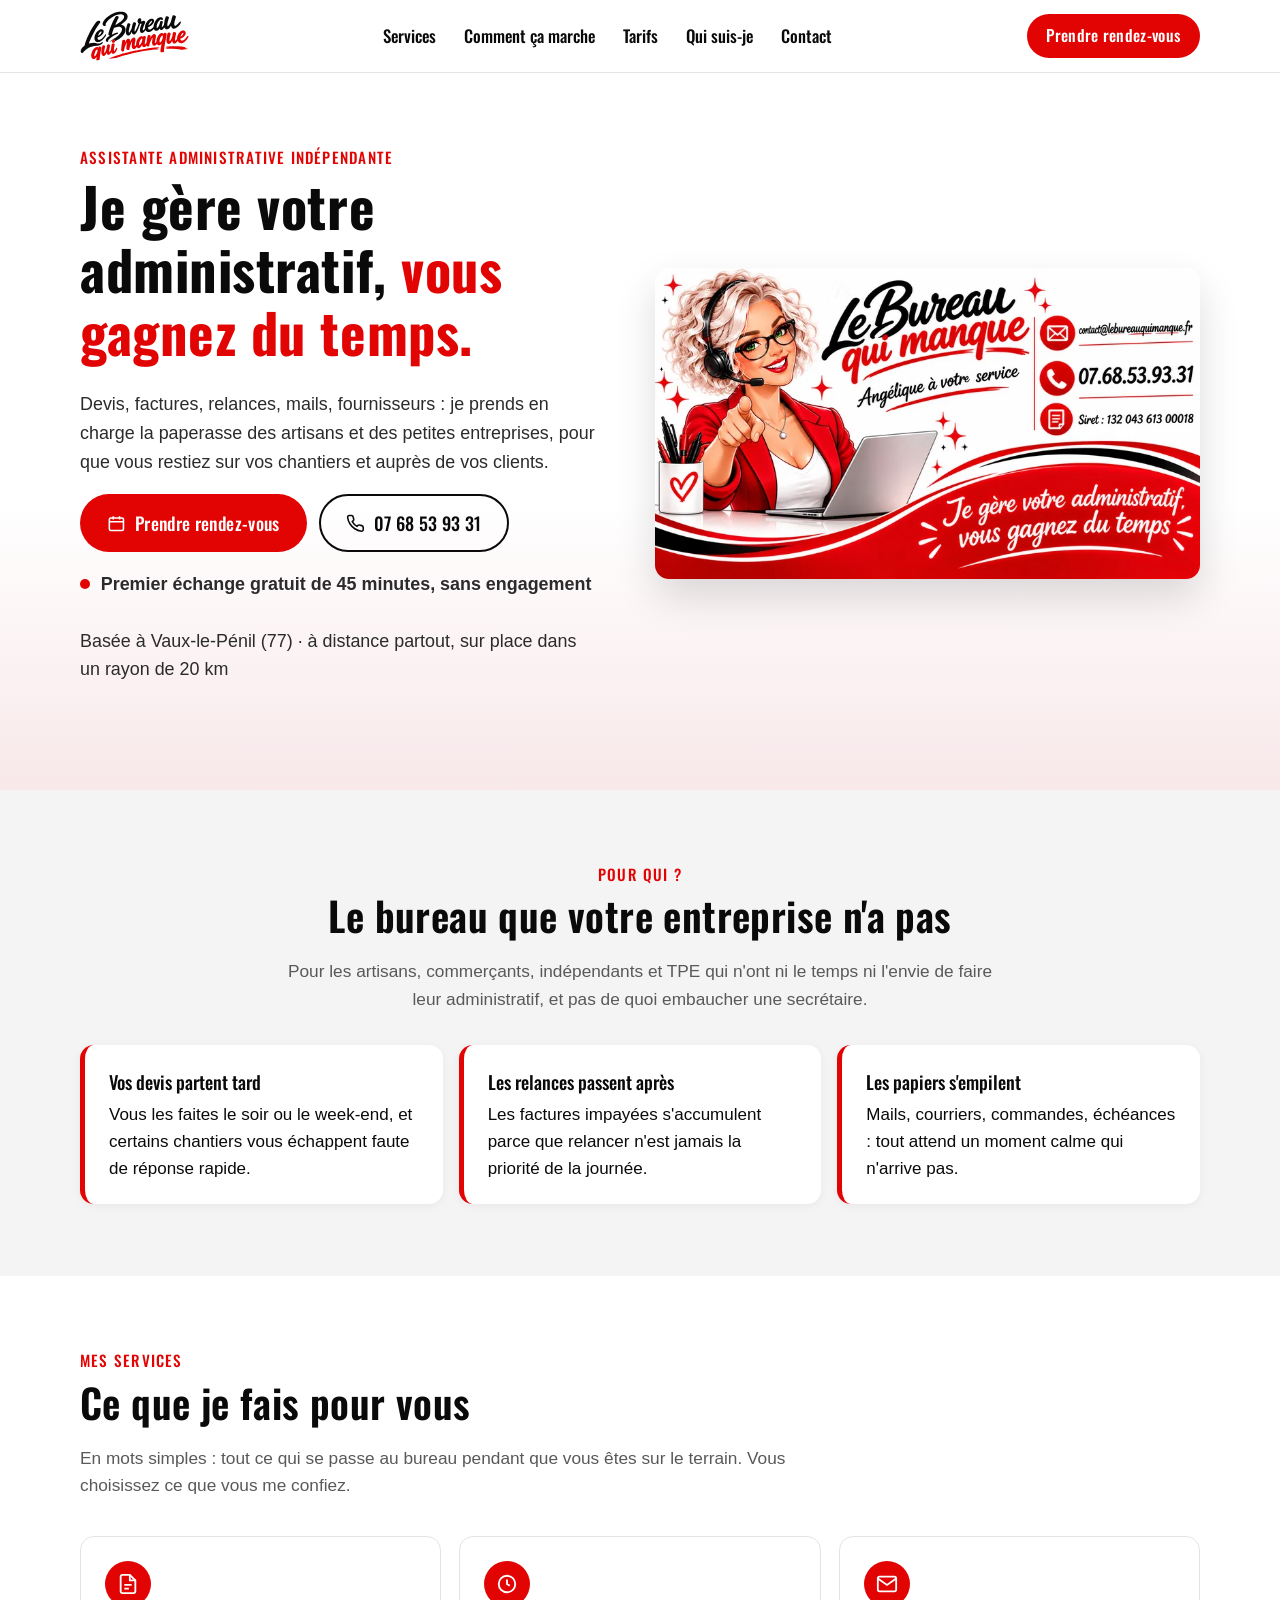
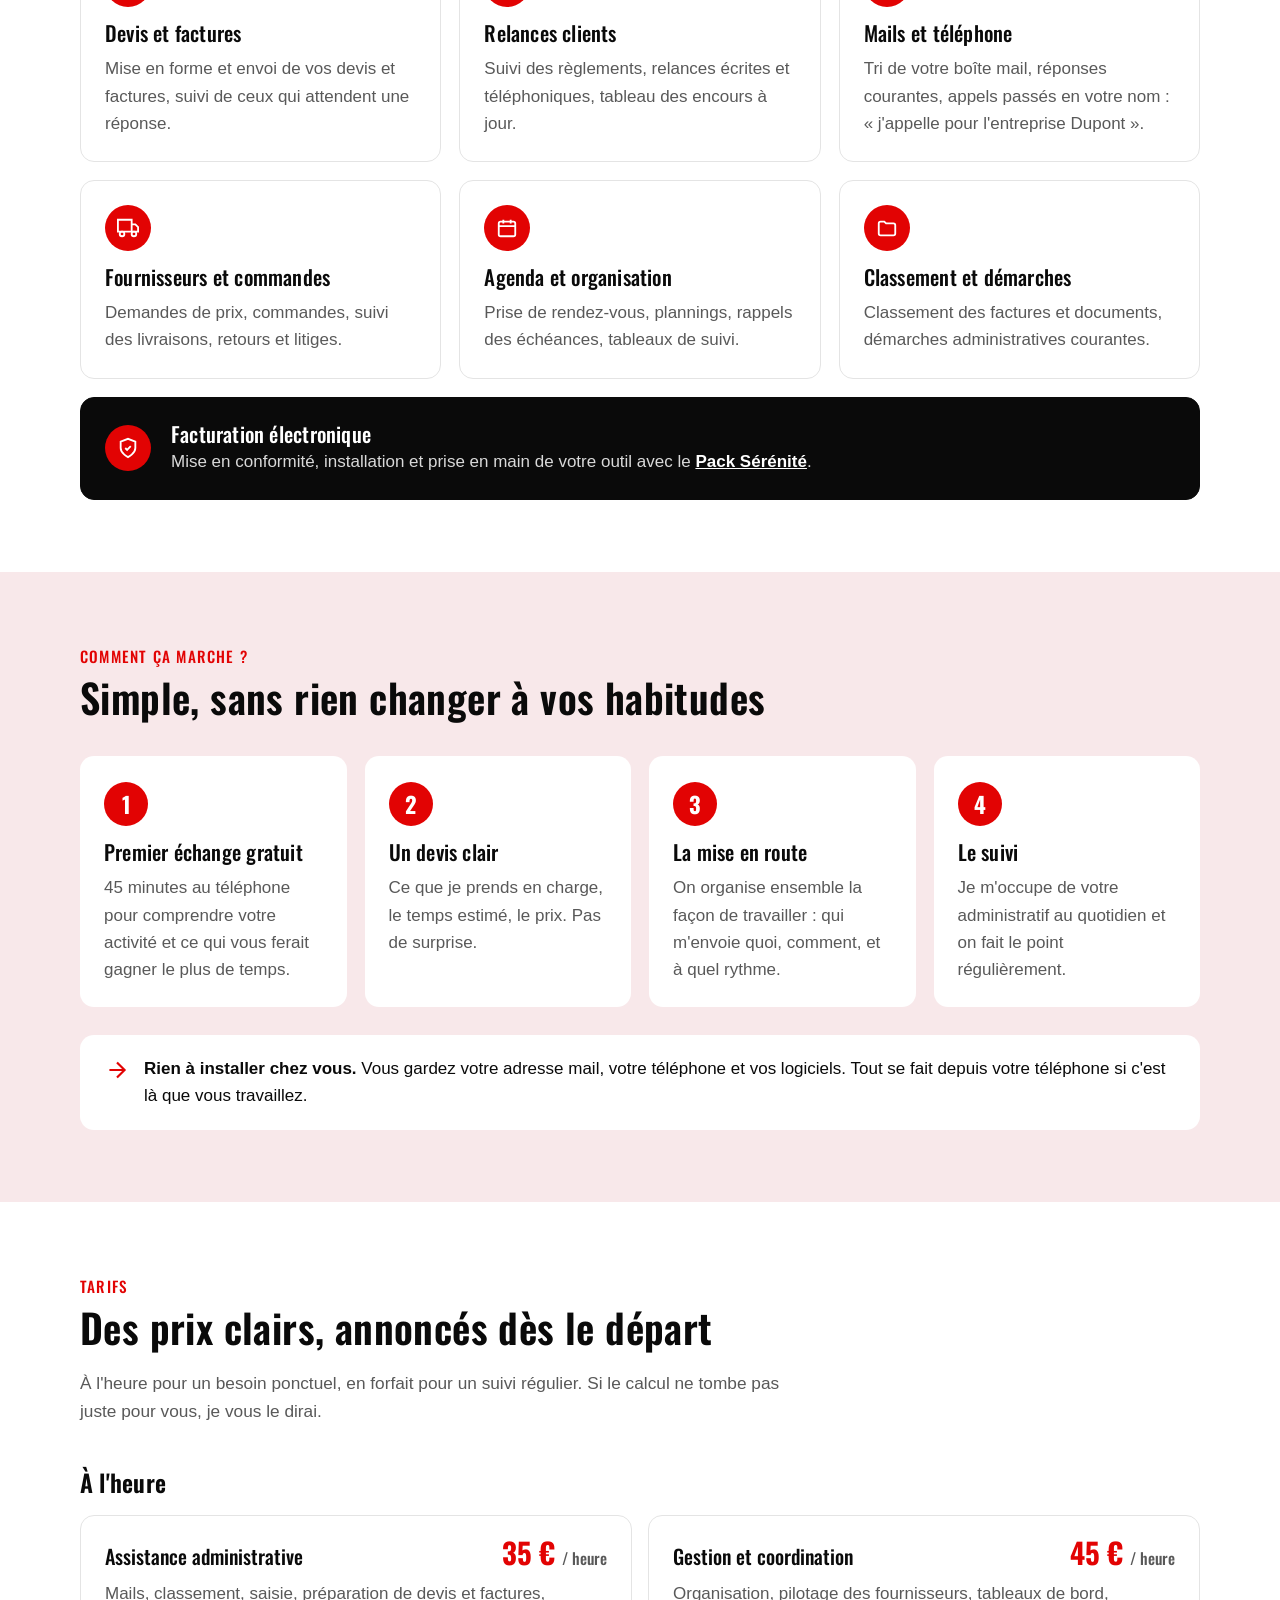
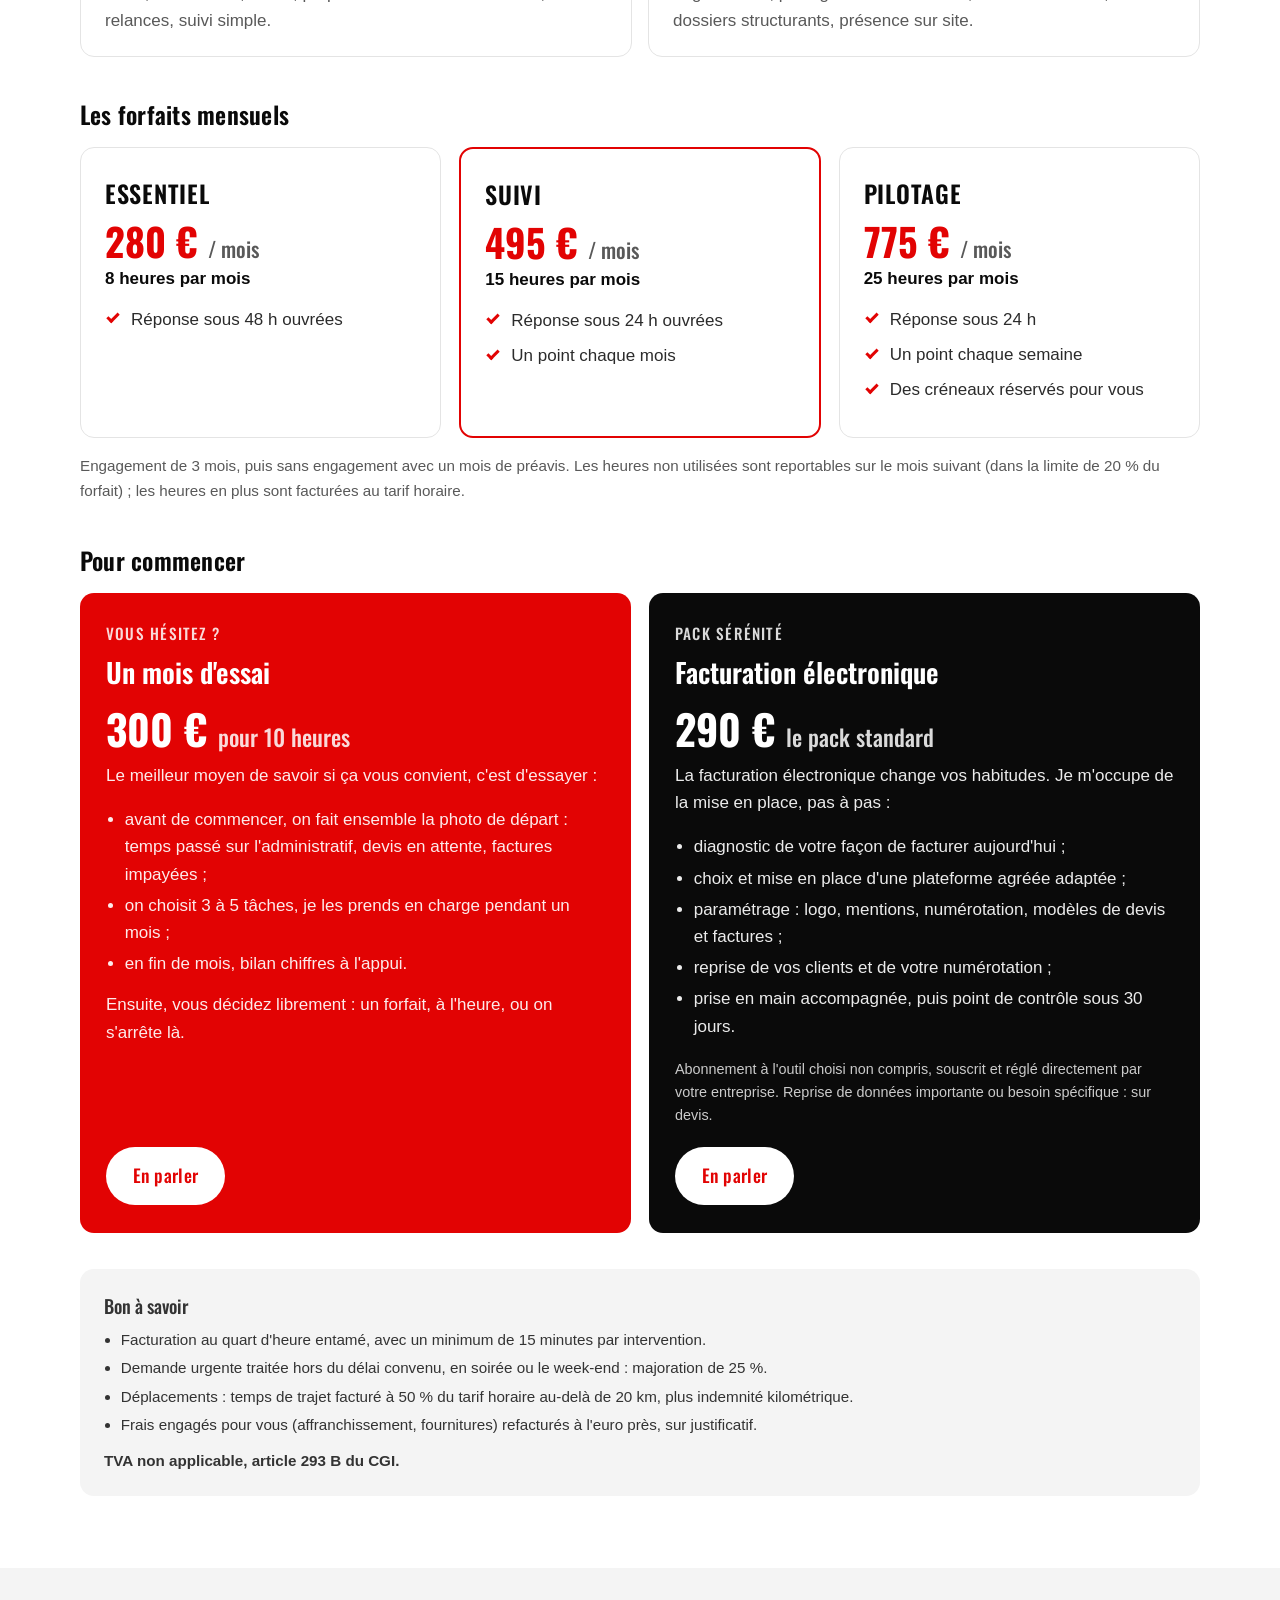
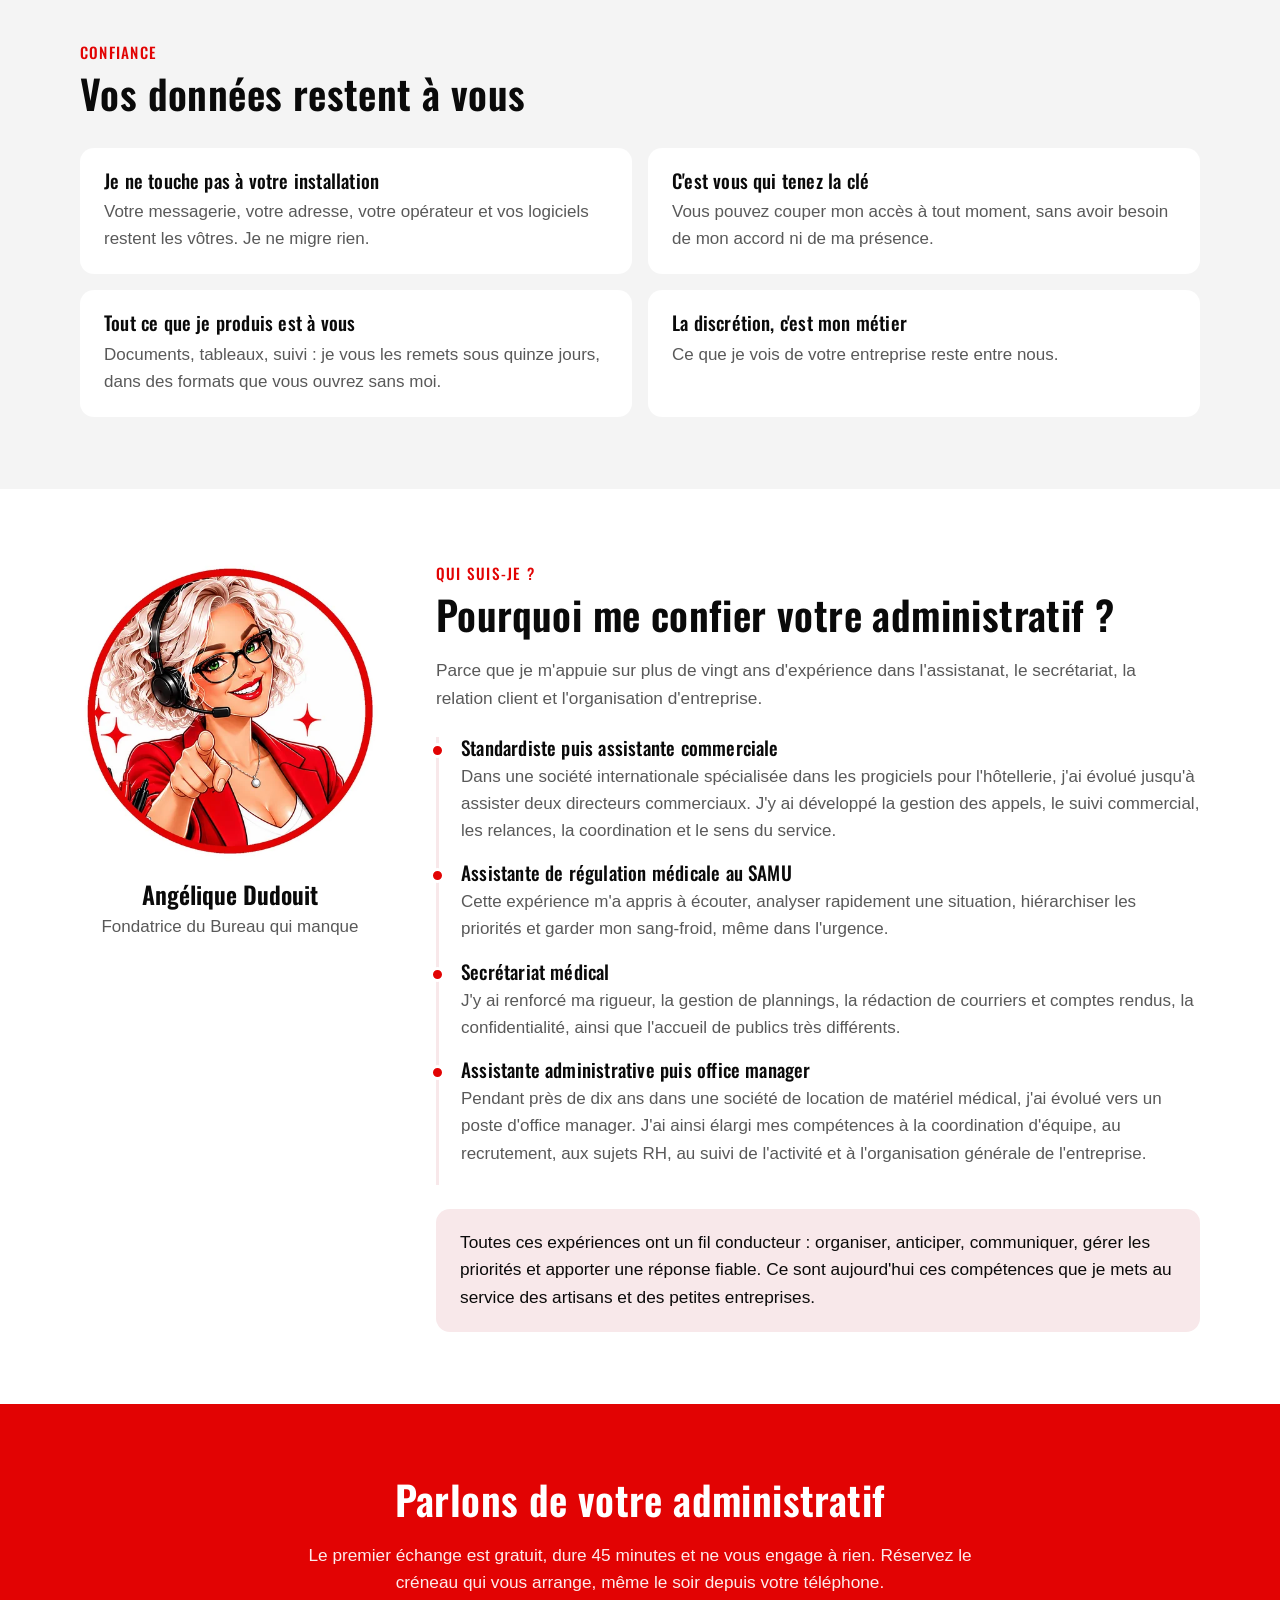
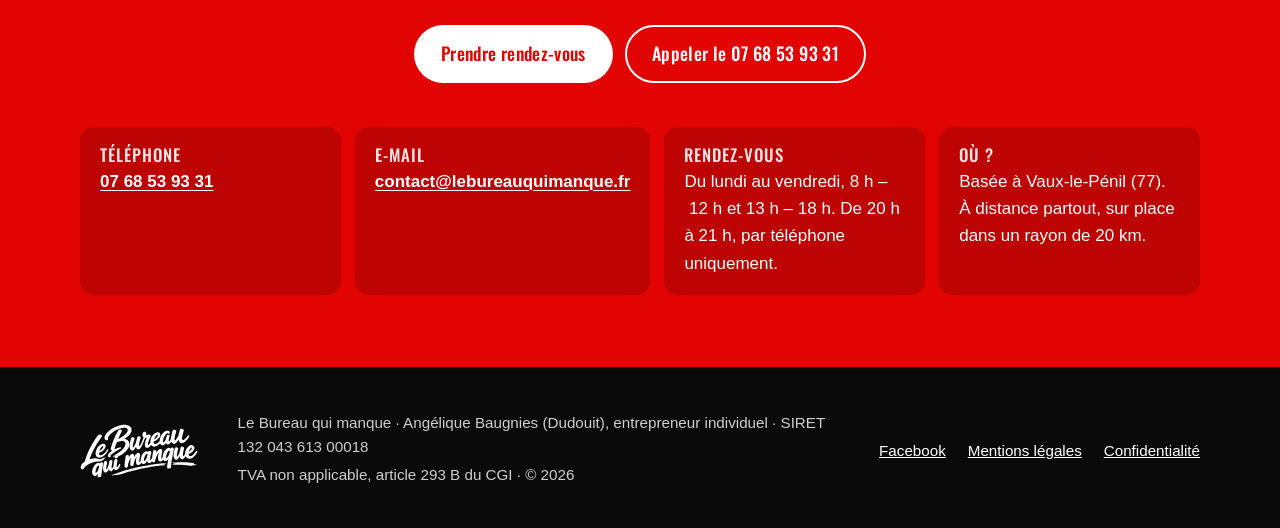
==== commit 8d5d398c: "Add files via upload" ====
--- a/index.html
+++ b/index.html
@@ -332,7 +332,7 @@
     <div class="conteneur">
       <img src="assets/logo-blanc.svg" alt="Le Bureau qui manque" width="118" height="54">
       <div>
-        <p>Le Bureau qui manque · Angélique Dudouit, entrepreneur individuel · SIRET 132 043 613 00018</p>
+        <p>Le Bureau qui manque · Angélique Baugnies (Dudouit), entrepreneur individuel · SIRET 132 043 613 00018</p>
         <p>TVA non applicable, article 293 B du CGI · © 2026</p>
       </div>
       <div class="pied__liens">
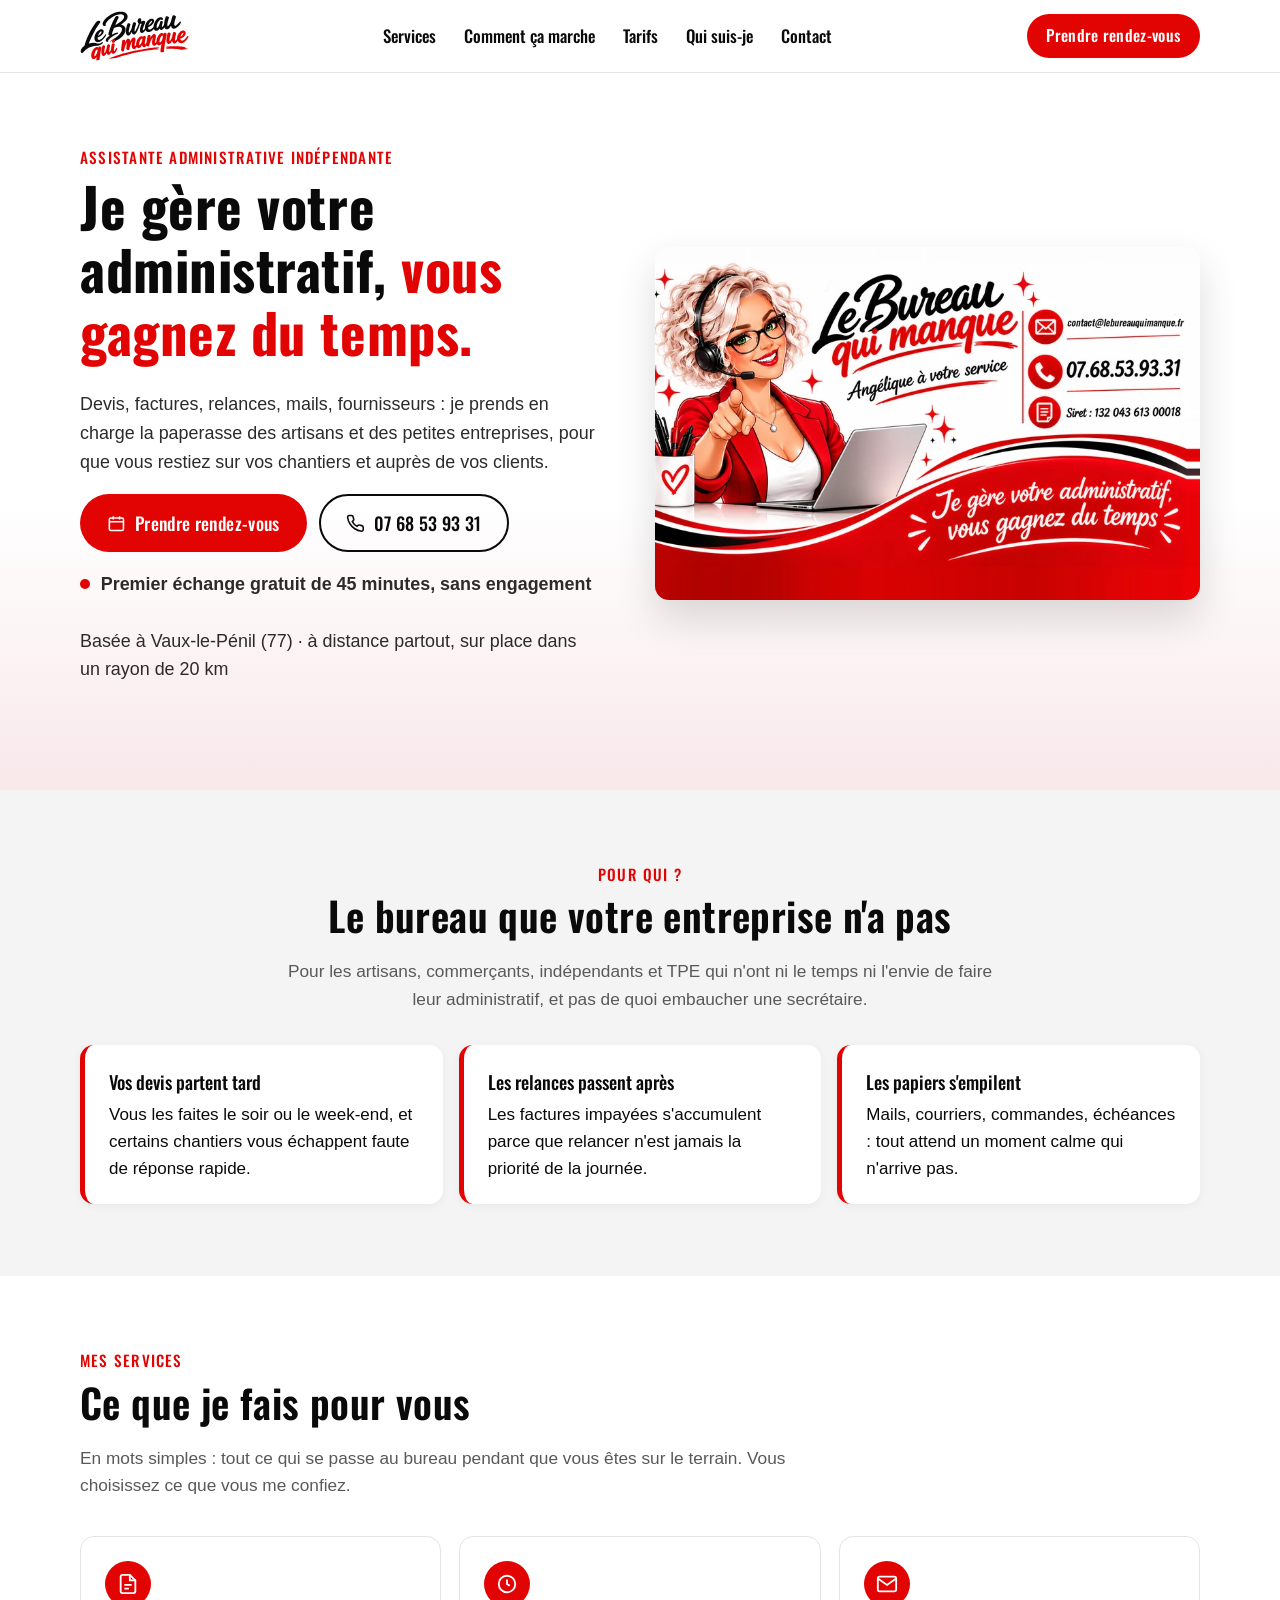
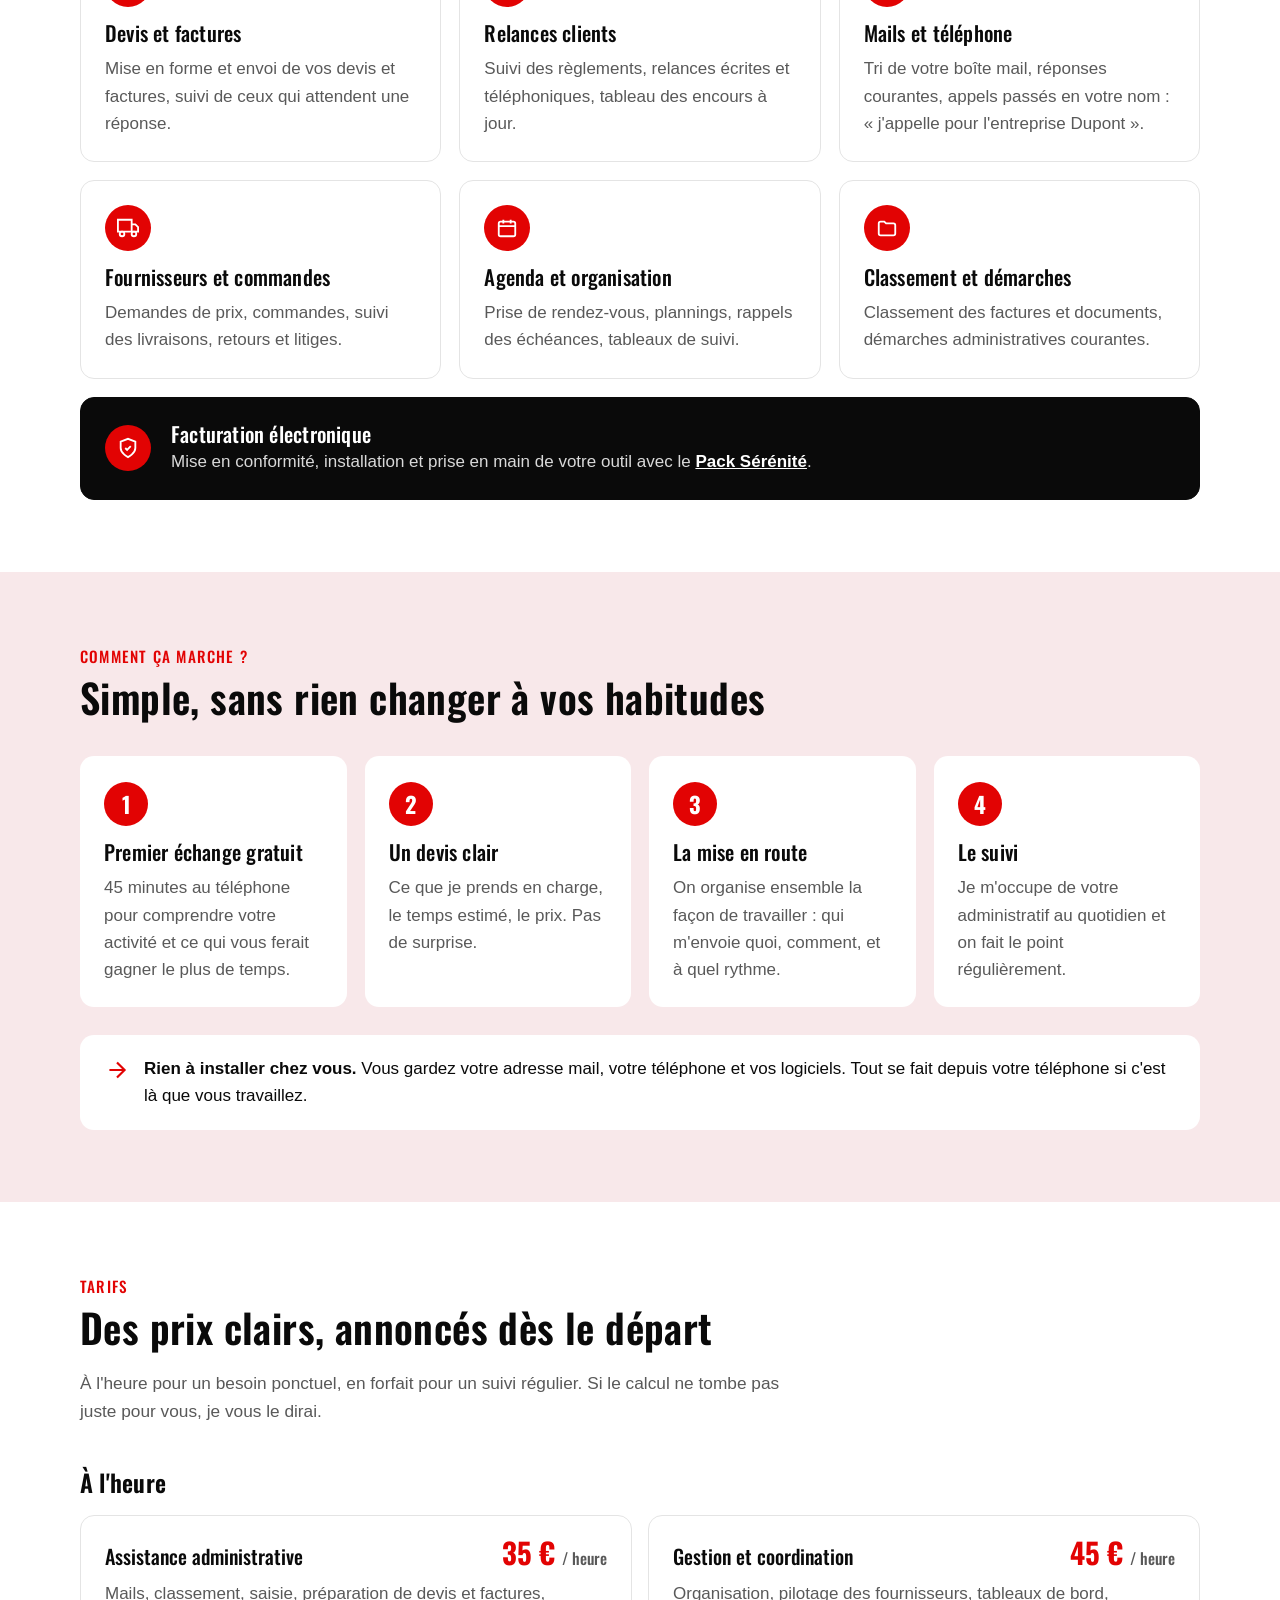
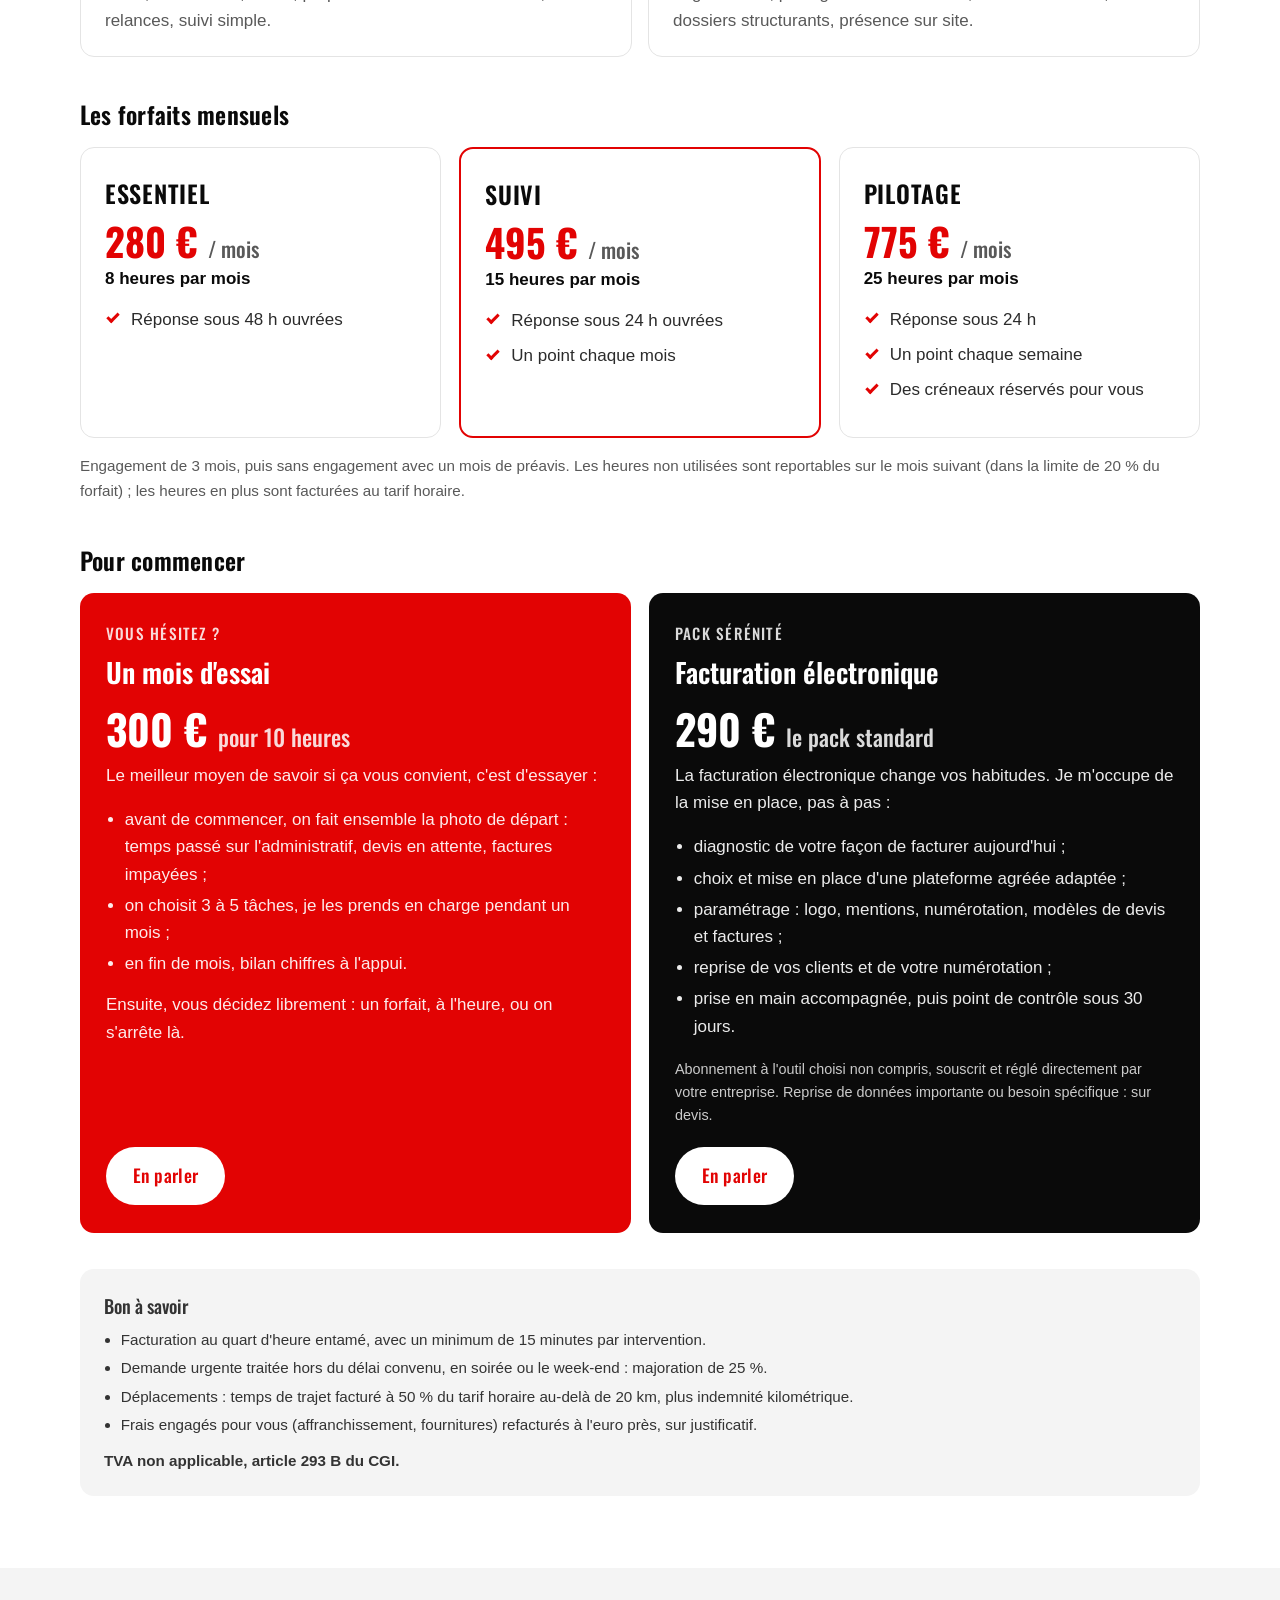
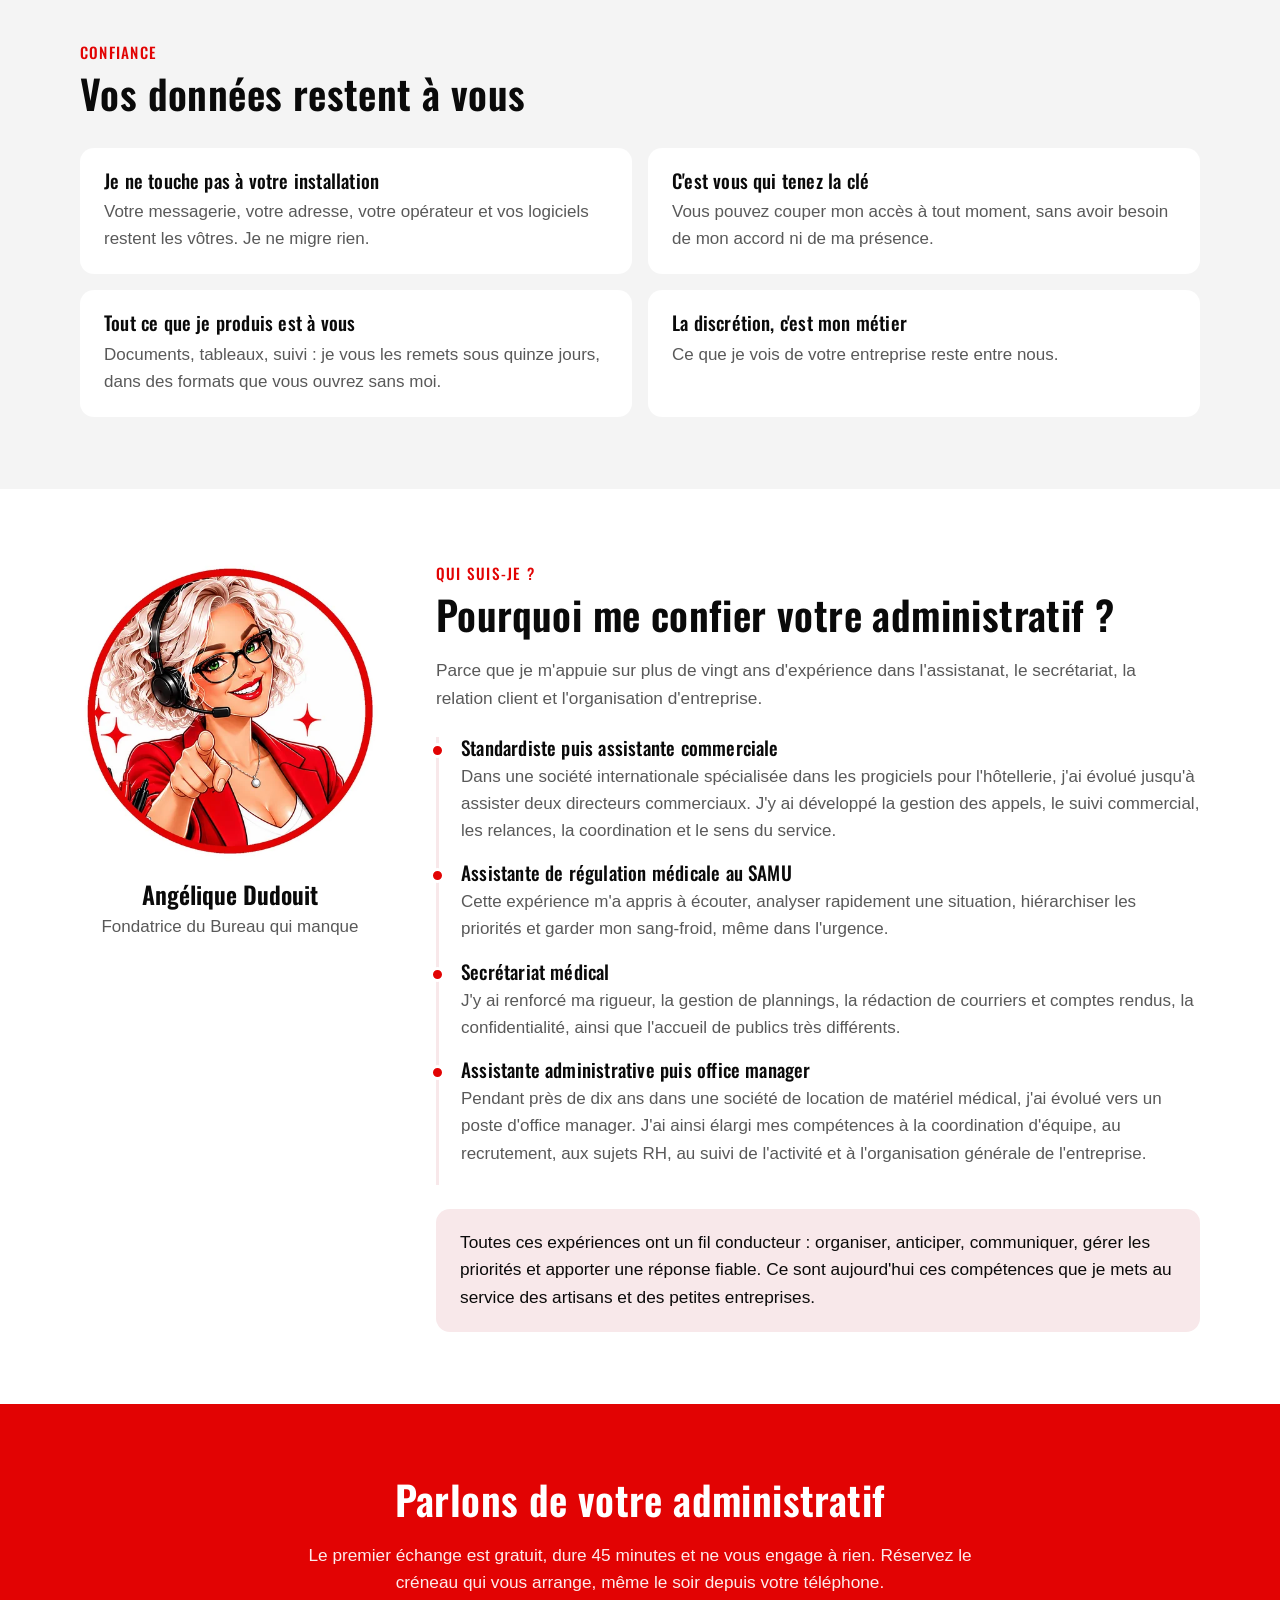
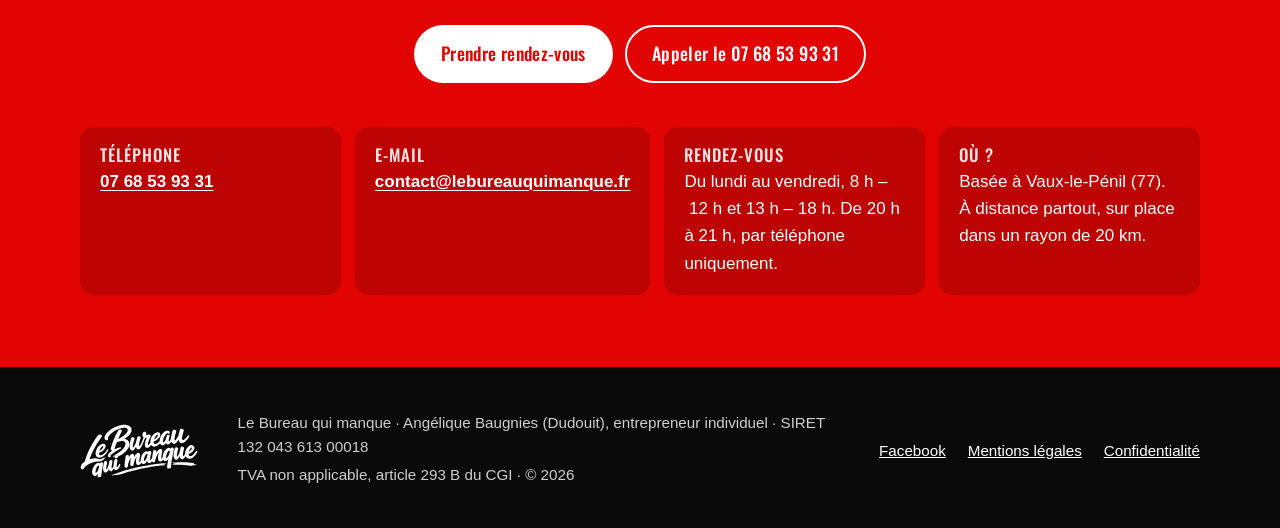
==== commit 9278c359: "Add files via upload" ====
--- a/index.html
+++ b/index.html
@@ -88,7 +88,7 @@
         <div class="accueil__visuel">
           <picture>
             <source type="image/webp" srcset="assets/banniere-800.webp 800w, assets/banniere-1400.webp 1400w" sizes="(min-width: 900px) 560px, 100vw">
-            <img src="assets/banniere-1400.jpg" srcset="assets/banniere-800.jpg 800w, assets/banniere-1400.jpg 1400w" sizes="(min-width: 900px) 560px, 100vw" width="1400" height="800" alt="Illustration d'Angélique, casque sur les oreilles, devant son ordinateur : Le Bureau qui manque, Angélique à votre service.">
+            <img src="assets/banniere-1400.jpg" srcset="assets/banniere-800.jpg 800w, assets/banniere-1400.jpg 1400w" sizes="(min-width: 900px) 560px, 100vw" width="1400" height="906" alt="Carte de visite du Bureau qui manque : illustration d'Angélique au casque devant son ordinateur, contact@lebureauquimanque.fr, 07 68 53 93 31.">
           </picture>
         </div>
       </div>
--- a/assets/style.css
+++ b/assets/style.css
@@ -83,7 +83,7 @@
 /* ---------- En-tête ---------- */
 .entete {
   position: sticky; top: 0; z-index: 50; background: rgba(255,255,255,.96);
-  border-bottom: 1px solid var(--bord); backdrop-filter: saturate(1.2) blur(6px);
+  border-bottom: 1px solid var(--bord); -webkit-backdrop-filter: saturate(1.2) blur(6px); backdrop-filter: saturate(1.2) blur(6px);
 }
 .entete .conteneur { display: flex; align-items: center; justify-content: space-between; gap: 16px; height: 72px; }
 .entete__logo img { height: 50px; width: auto; }
@@ -267,7 +267,7 @@
 
 /* ---------- Bouton flottant (téléphone) ---------- */
 .flottant {
-  position: fixed; right: 16px; bottom: 16px; z-index: 40; display: flex; gap: 10px;
+  position: fixed; right: 16px; bottom: calc(16px + env(safe-area-inset-bottom, 0px)); z-index: 40; display: flex; gap: 10px;
 }
 .flottant a {
   width: 56px; height: 56px; border-radius: 50%; display: grid; place-items: center;
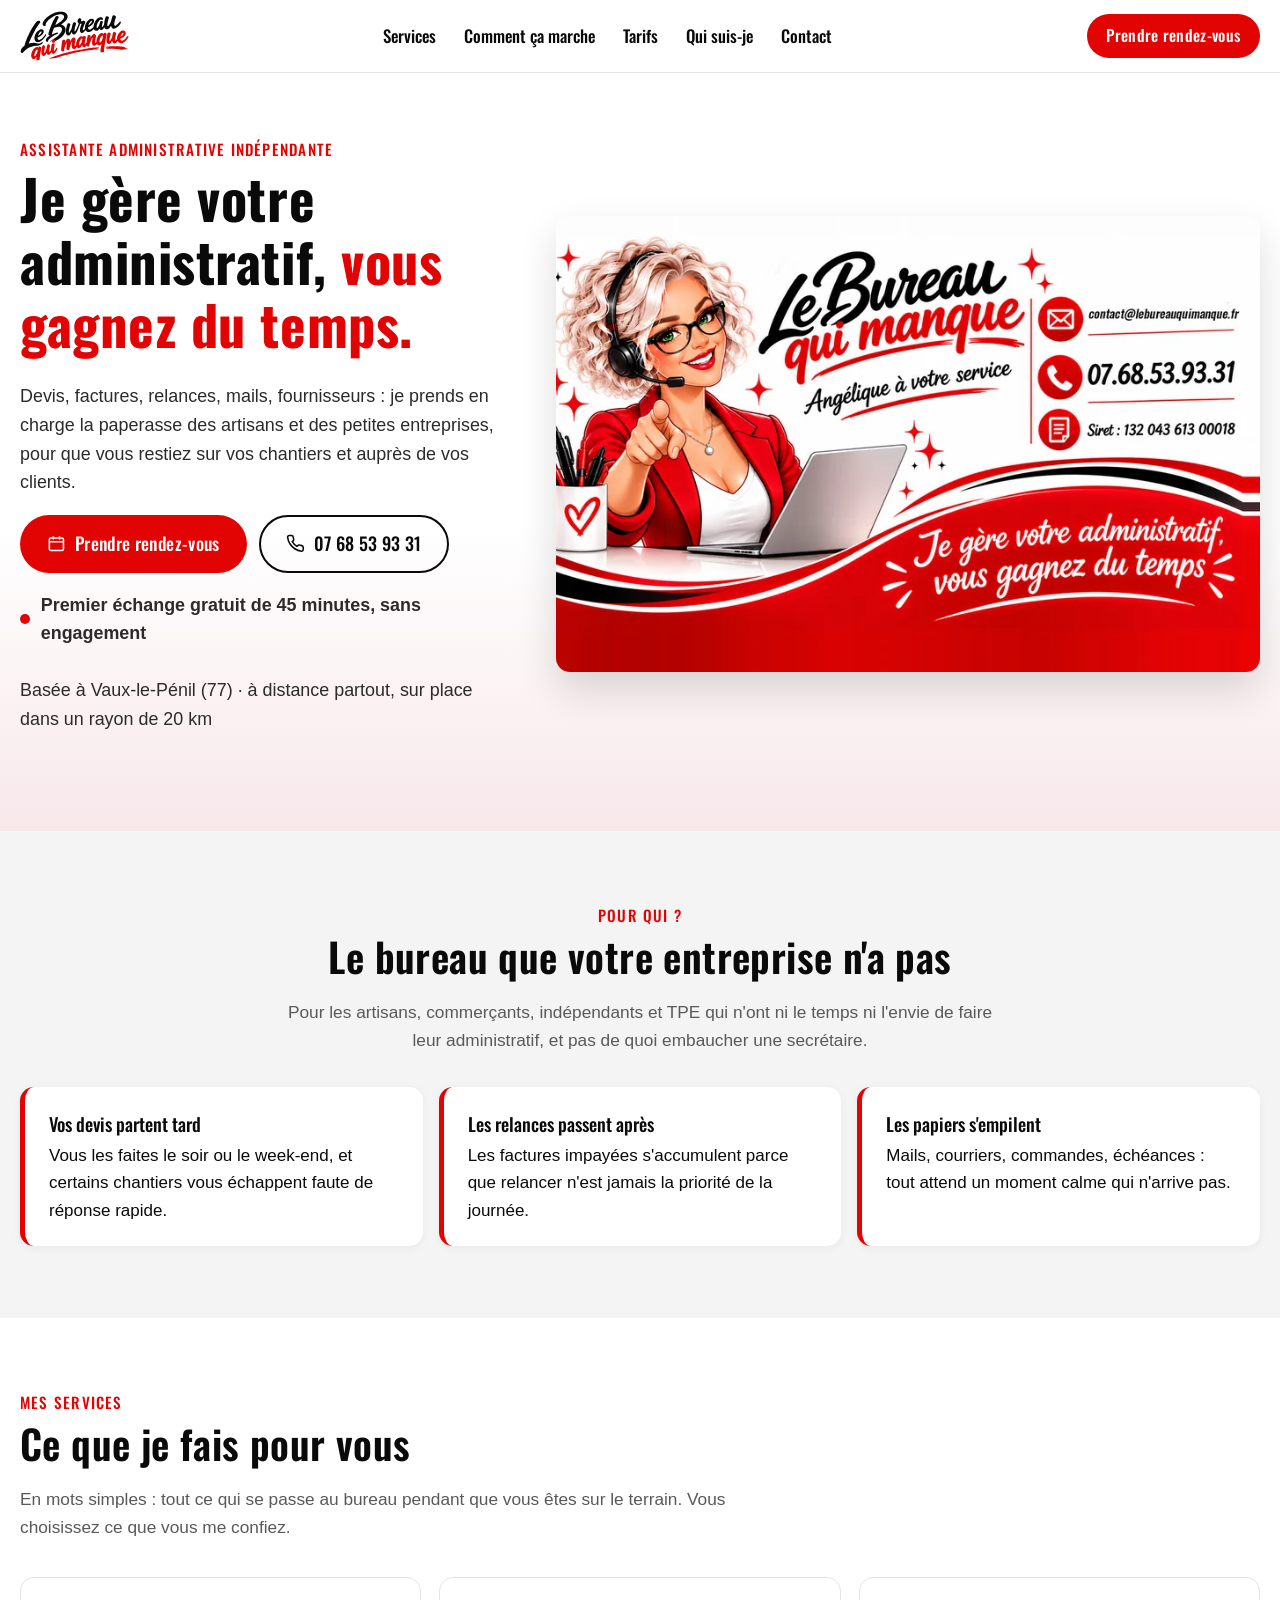
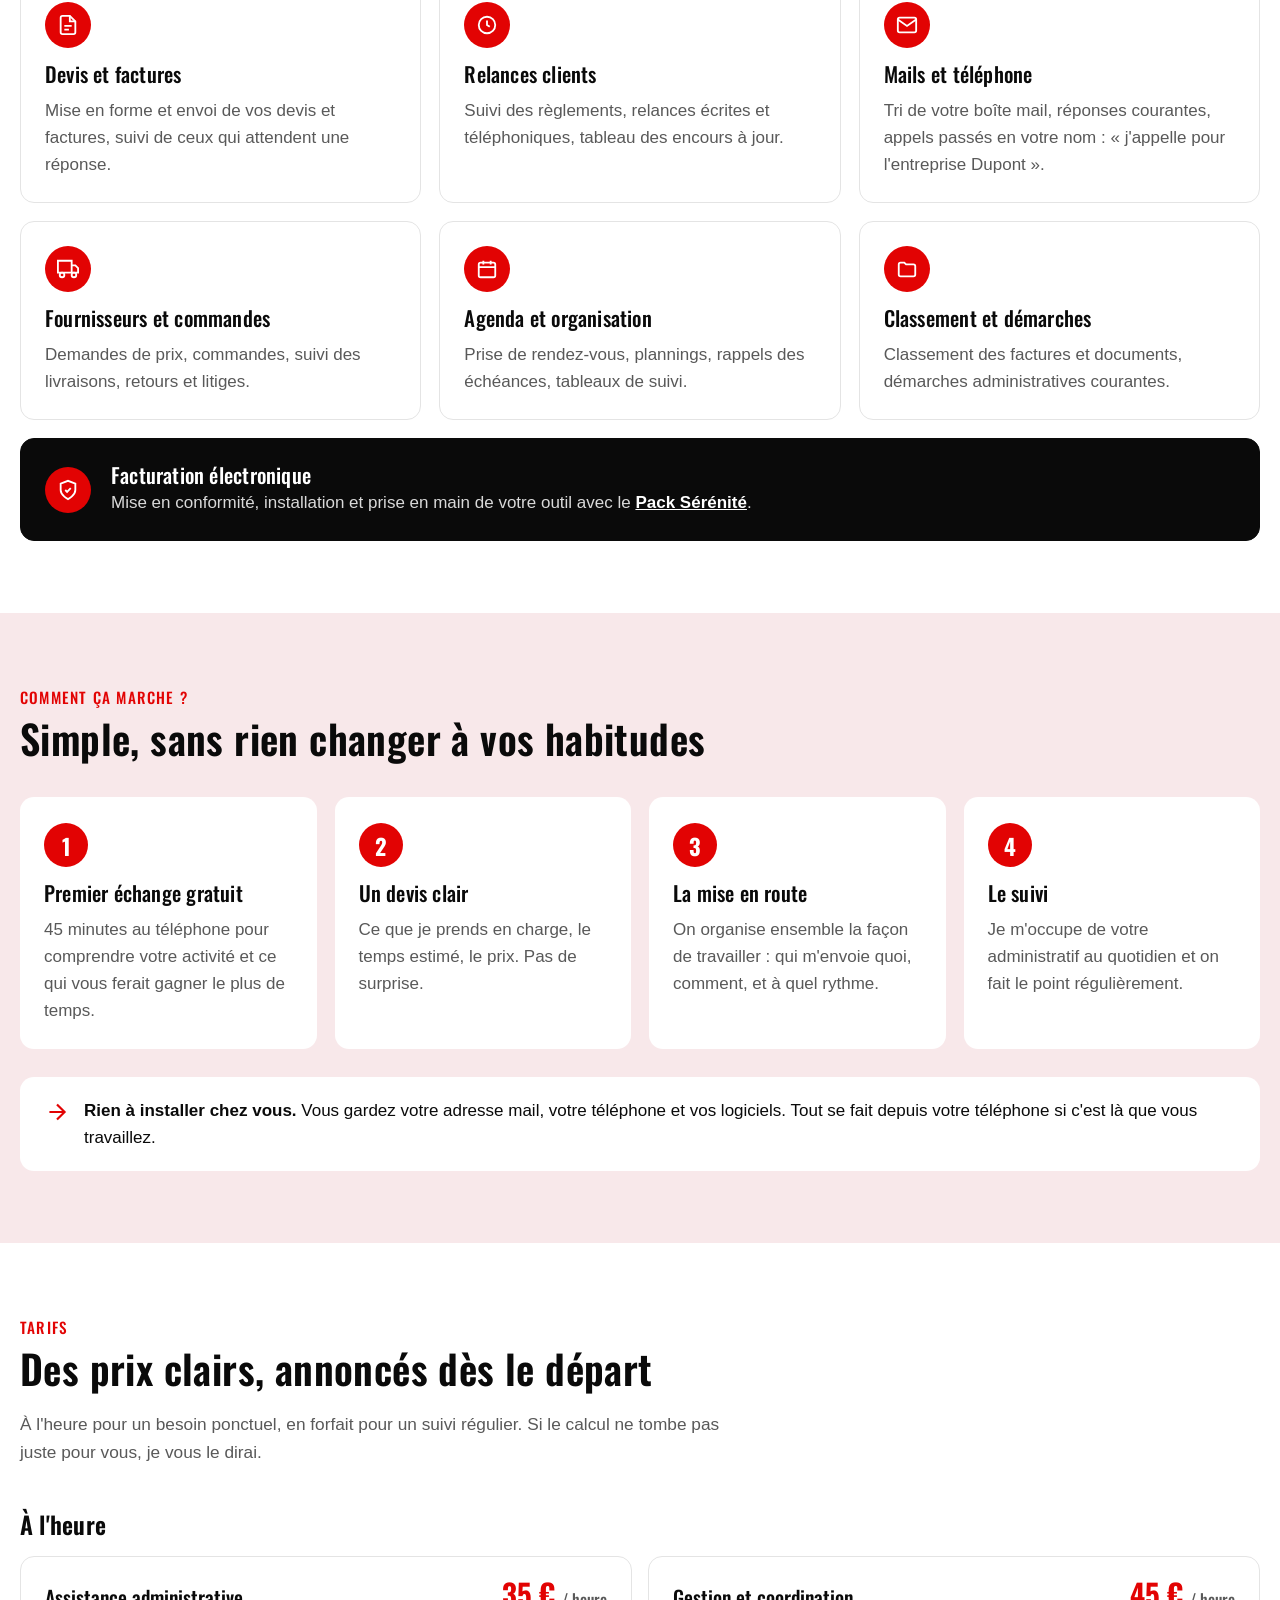
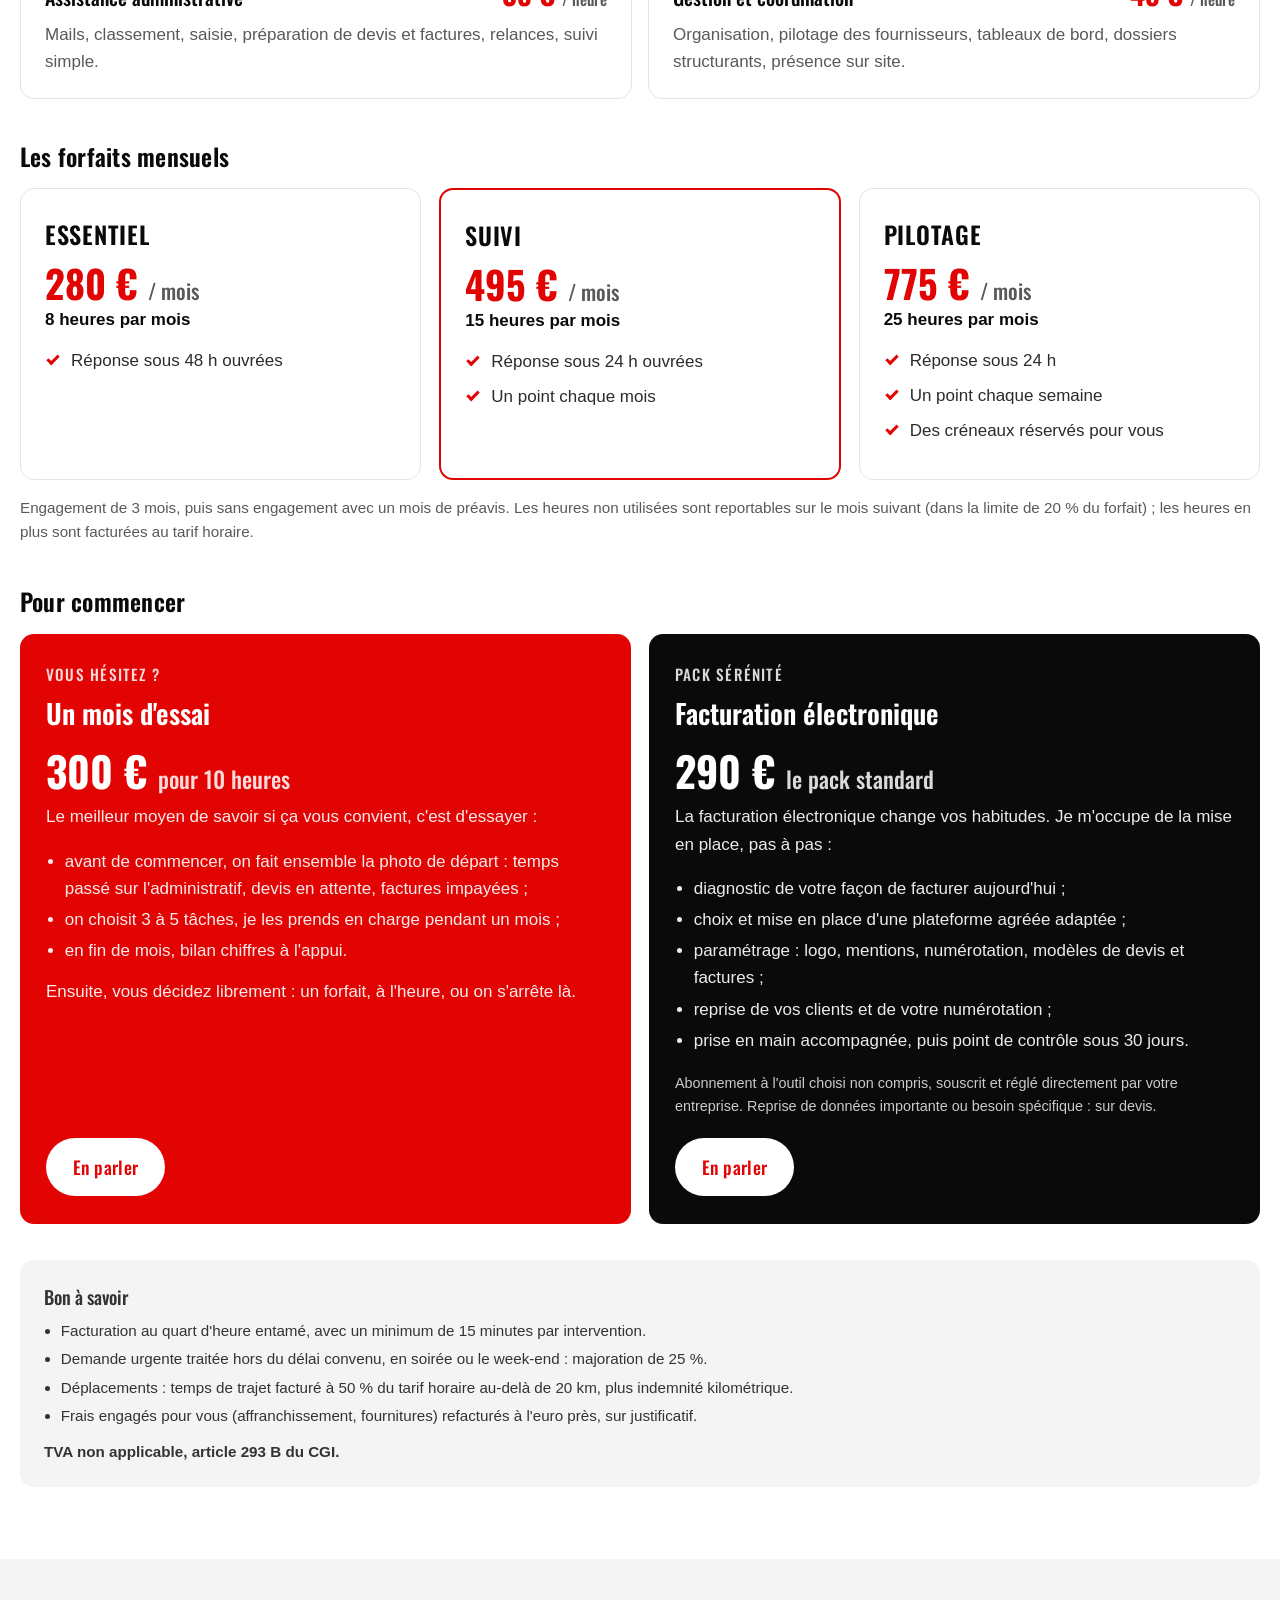
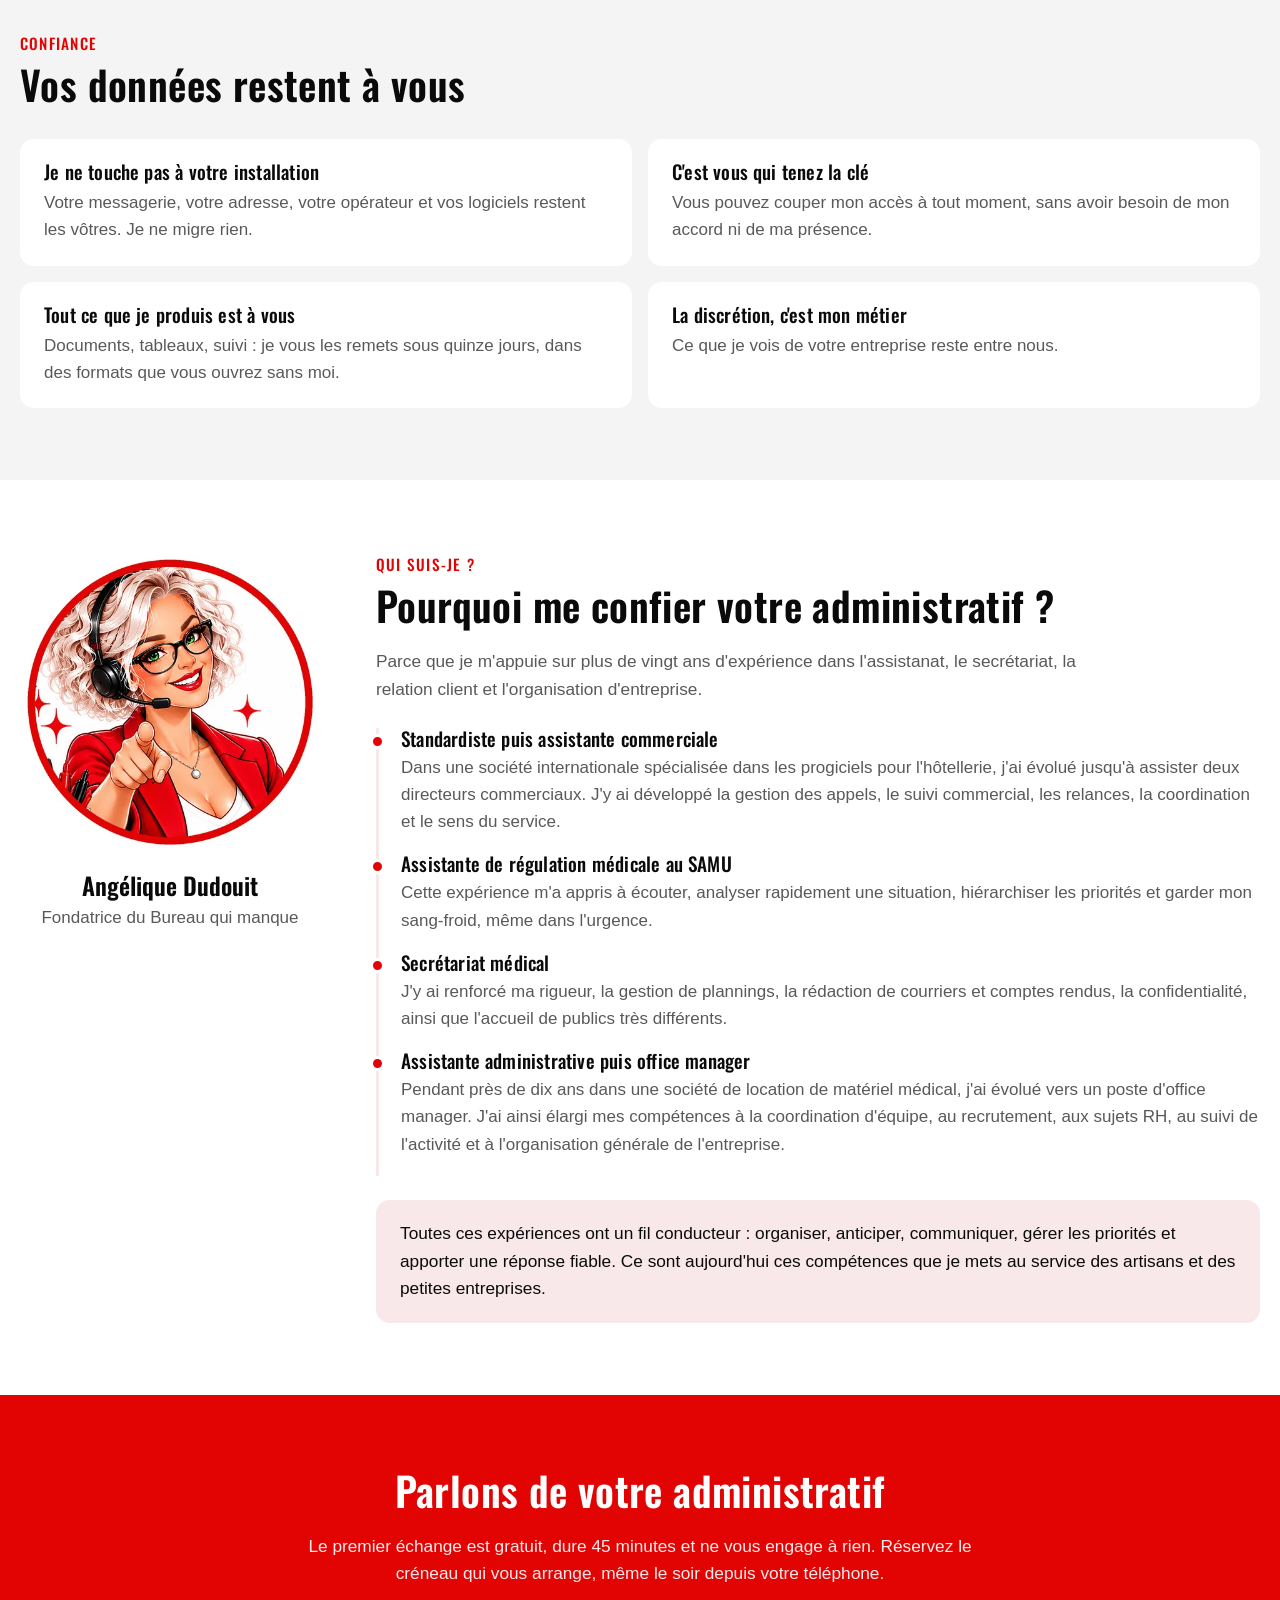
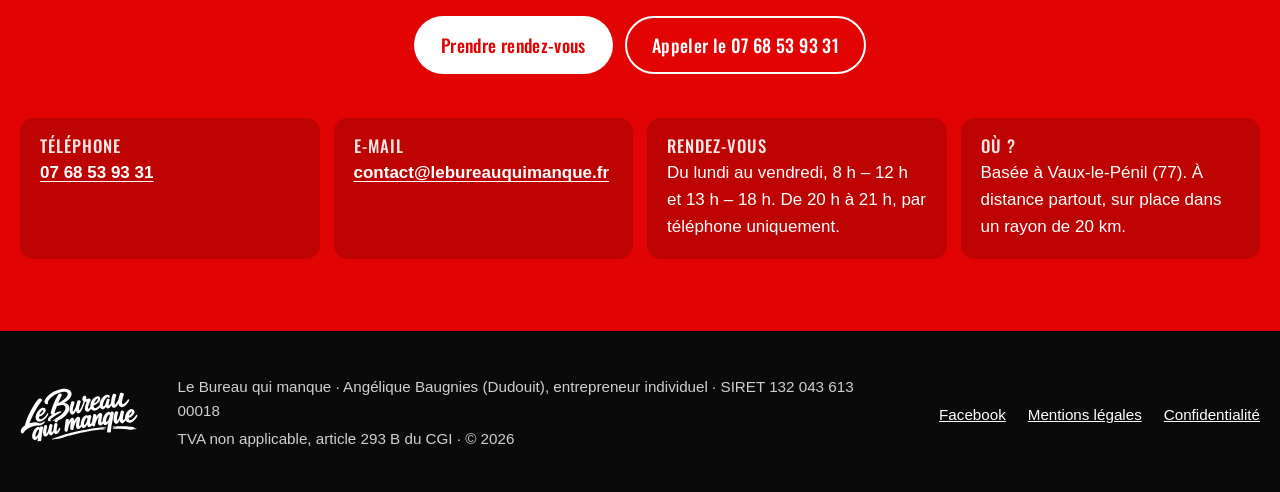
==== commit a3f3a5a3: "Add files via upload" ====
--- a/index.html
+++ b/index.html
@@ -87,8 +87,8 @@
         </div>
         <div class="accueil__visuel">
           <picture>
-            <source type="image/webp" srcset="assets/banniere-800.webp 800w, assets/banniere-1400.webp 1400w" sizes="(min-width: 900px) 560px, 100vw">
-            <img src="assets/banniere-1400.jpg" srcset="assets/banniere-800.jpg 800w, assets/banniere-1400.jpg 1400w" sizes="(min-width: 900px) 560px, 100vw" width="1400" height="906" alt="Carte de visite du Bureau qui manque : illustration d'Angélique au casque devant son ordinateur, contact@lebureauquimanque.fr, 07 68 53 93 31.">
+            <source type="image/webp" srcset="assets/banniere-800.webp 800w, assets/banniere-1400.webp 1400w" sizes="(min-width: 900px) 720px, 100vw">
+            <img src="assets/banniere-1400.jpg" srcset="assets/banniere-800.jpg 800w, assets/banniere-1400.jpg 1400w" sizes="(min-width: 900px) 720px, 100vw" width="1400" height="906" alt="Carte de visite du Bureau qui manque : illustration d'Angélique au casque devant son ordinateur, contact@lebureauquimanque.fr, 07 68 53 93 31.">
           </picture>
         </div>
       </div>
--- a/assets/style.css
+++ b/assets/style.css
@@ -17,7 +17,7 @@
   --bord: #E4E4E4;
   --titre: "Oswald", "Arial Narrow", Arial, sans-serif;
   --texte: Arial, "Helvetica Neue", Helvetica, sans-serif;
-  --largeur: 1120px;
+  --largeur: 1240px;
   --rayon: 14px;
 }
 
@@ -108,8 +108,8 @@
 .accueil__visuel img { border-radius: var(--rayon); box-shadow: 0 18px 40px rgba(10,10,10,.14); width: 100%; }
 .accueil__lieu { color: var(--gris); font-size: .98rem; margin-top: 10px; }
 @media (min-width: 900px) {
-  .accueil { padding: 72px 0 88px; }
-  .accueil .conteneur { grid-template-columns: 1fr 1.05fr; gap: 56px; }
+  .accueil { padding: 64px 0 80px; }
+  .accueil .conteneur { grid-template-columns: minmax(0, .9fr) minmax(0, 1.3fr); gap: 48px; }
 }
 
 /* ---------- Pour qui ---------- */
